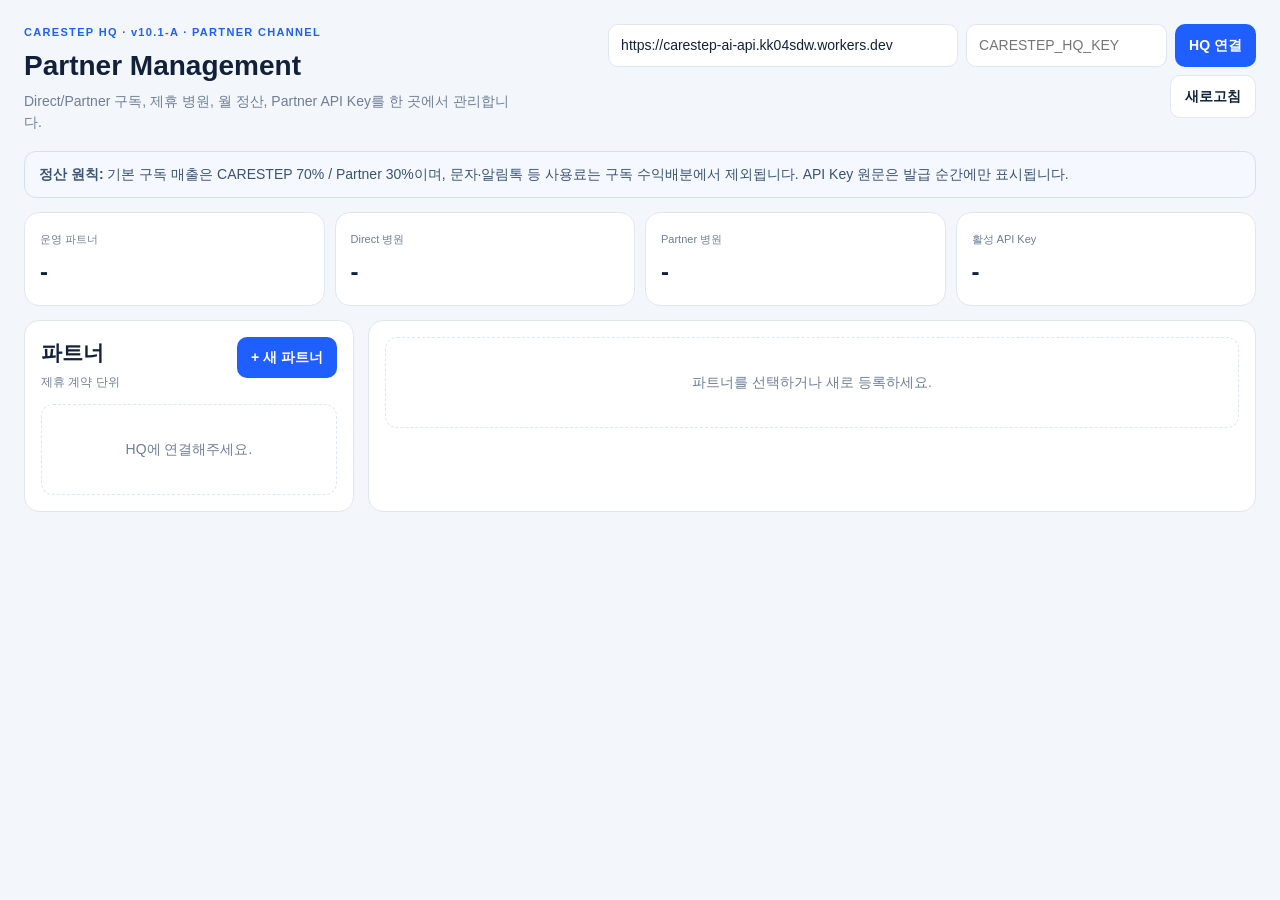
==== hq-partners.html @ 8eb4092a "Add files via upload" ====
<!doctype html>
<html lang="ko">
<head>
  <meta charset="utf-8">
  <meta name="viewport" content="width=device-width,initial-scale=1">
  <title>CARESTEP HQ · Partner Management v10.1-A</title>
  <style>
    :root{--blue:#1f5eff;--ink:#11213b;--muted:#6f7f96;--line:#dfe7f2;--soft:#f5f8fc;--green:#167a55;--red:#b93831}*{box-sizing:border-box}body{margin:0;background:#f3f6fb;color:var(--ink);font:14px/1.5 Inter,Pretendard,"Noto Sans KR",sans-serif}button,input,select,textarea{font:inherit}.wrap{max-width:1440px;margin:auto;padding:24px}.top{display:flex;justify-content:space-between;gap:18px;align-items:flex-start;margin-bottom:18px}.eyebrow{font-size:11px;letter-spacing:.12em;color:var(--blue);font-weight:900}.top h1{margin:4px 0;font-size:28px}.top p{margin:0;color:var(--muted)}.auth{display:flex;gap:8px;flex-wrap:wrap;justify-content:flex-end}.input,.select,.textarea{border:1px solid var(--line);border-radius:10px;background:#fff;padding:10px 12px;color:var(--ink)}.textarea{width:100%;min-height:78px;resize:vertical}.btn{border:0;border-radius:10px;padding:10px 14px;font-weight:850;cursor:pointer}.primary{background:var(--blue);color:#fff}.secondary{background:#fff;border:1px solid var(--line);color:var(--ink)}.danger{background:#fff0ef;color:var(--red)}.btn:disabled{opacity:.45;cursor:not-allowed}.hidden{display:none!important}.notice{padding:12px 14px;border:1px solid #cfe0ff;background:#f5f8ff;border-radius:12px;margin-bottom:14px;color:#385374}.stats{display:grid;grid-template-columns:repeat(4,1fr);gap:10px;margin-bottom:14px}.stat,.panel{background:#fff;border:1px solid var(--line);border-radius:15px}.stat{padding:15px}.stat span{font-size:11px;color:var(--muted)}.stat b{display:block;font-size:24px;margin-top:5px}.layout{display:grid;grid-template-columns:330px 1fr;gap:14px}.panel{padding:16px}.panel h2,.panel h3{margin:0 0 5px}.muted{color:var(--muted);font-size:12px}.partner-list{display:grid;gap:8px;margin-top:13px}.partner-item{width:100%;text-align:left;border:1px solid var(--line);background:#fff;border-radius:12px;padding:12px;cursor:pointer}.partner-item.active{border-color:var(--blue);box-shadow:0 0 0 2px #1f5eff16}.partner-item b,.partner-item span{display:block}.partner-item span{font-size:11px;color:var(--muted);margin-top:3px}.pill{display:inline-flex!important;width:auto;padding:3px 7px;border-radius:999px;background:#eef3fb;color:#395473;font-size:10px!important;font-weight:850}.pill.on{background:#e8f7f0;color:var(--green)}.headrow{display:flex;justify-content:space-between;align-items:flex-start;gap:12px}.tabs{display:flex;gap:6px;margin:16px 0 12px;border-bottom:1px solid var(--line);padding-bottom:8px;overflow:auto}.tab{border:0;background:#f0f3f8;color:#5e6d81;border-radius:9px;padding:8px 11px;font-weight:800;cursor:pointer;white-space:nowrap}.tab.active{background:var(--blue);color:#fff}.pane{display:none}.pane.active{display:block}.grid{display:grid;grid-template-columns:repeat(3,1fr);gap:10px}.field label{display:block;font-size:11px;font-weight:800;margin-bottom:5px}.field .input,.field .select{width:100%}.span2{grid-column:span 2}.span3{grid-column:span 3}.table-wrap{overflow:auto;border:1px solid var(--line);border-radius:12px}.table{width:100%;border-collapse:collapse;min-width:800px}.table th,.table td{padding:10px;border-bottom:1px solid #edf1f6;text-align:left;white-space:nowrap}.table th{font-size:10px;color:var(--muted);background:#f8fafc}.table td{font-size:12px}.money{text-align:right!important;font-variant-numeric:tabular-nums}.empty{padding:34px;text-align:center;color:var(--muted);border:1px dashed var(--line);border-radius:12px}.secret{padding:14px;border:1px solid #f0cd75;background:#fff9e7;border-radius:12px;margin:10px 0}.secret code{display:block;word-break:break-all;background:#fff;padding:10px;border-radius:8px;margin:8px 0}.action-row{display:flex;gap:8px;align-items:center;flex-wrap:wrap;margin:12px 0}.right{margin-left:auto}.flash{position:fixed;right:20px;bottom:20px;background:#17243a;color:#fff;padding:11px 15px;border-radius:10px;box-shadow:0 10px 30px #0002;z-index:20}@media(max-width:900px){.top{display:block}.auth{justify-content:flex-start;margin-top:12px}.stats{grid-template-columns:repeat(2,1fr)}.layout{grid-template-columns:1fr}.grid{grid-template-columns:1fr}.span2,.span3{grid-column:auto}.wrap{padding:14px}}
  </style>
</head>
<body>
<main class="wrap">
  <header class="top"><div><div class="eyebrow">CARESTEP HQ · v10.1-A · PARTNER CHANNEL</div><h1>Partner Management</h1><p>Direct/Partner 구독, 제휴 병원, 월 정산, Partner API Key를 한 곳에서 관리합니다.</p></div><div class="auth"><input id="endpoint" class="input" size="38" value="https://carestep-ai-api.kk04sdw.workers.dev" aria-label="Worker 주소"><input id="hqKey" class="input" type="password" placeholder="CARESTEP_HQ_KEY" aria-label="HQ Key"><button id="connect" class="btn primary">HQ 연결</button><button id="refresh" class="btn secondary">새로고침</button></div></header>
  <div class="notice"><b>정산 원칙:</b> 기본 구독 매출은 CARESTEP 70% / Partner 30%이며, 문자·알림톡 등 사용료는 구독 수익배분에서 제외됩니다. API Key 원문은 발급 순간에만 표시됩니다.</div>
  <section class="stats"><article class="stat"><span>운영 파트너</span><b id="statPartners">-</b></article><article class="stat"><span>Direct 병원</span><b id="statDirect">-</b></article><article class="stat"><span>Partner 병원</span><b id="statPartnerClinics">-</b></article><article class="stat"><span>활성 API Key</span><b id="statKeys">-</b></article></section>
  <section class="layout">
    <aside class="panel"><div class="headrow"><div><h2>파트너</h2><div class="muted">제휴 계약 단위</div></div><button id="newPartner" class="btn primary">+ 새 파트너</button></div><div id="partnerList" class="partner-list"><div class="empty">HQ에 연결해주세요.</div></div></aside>
    <section class="panel"><div id="emptyDetail" class="empty">파트너를 선택하거나 새로 등록하세요.</div><div id="detail" class="hidden"><div class="headrow"><div><div class="eyebrow" id="detailCode"></div><h2 id="detailName"></h2><div id="detailMeta" class="muted"></div></div><span id="detailStatus" class="pill"></span></div>
      <div class="tabs"><button class="tab active" data-tab="profile">파트너 정보</button><button class="tab" data-tab="clinics">제휴 병원</button><button class="tab" data-tab="settlements">정산</button><button class="tab" data-tab="keys">API Key</button></div>
      <div class="pane active" data-pane="profile"><div class="grid"><div class="field"><label>파트너명</label><input id="pName" class="input"></div><div class="field"><label>상태</label><select id="pStatus" class="select"><option value="pilot">Pilot</option><option value="active">Active</option><option value="paused">Paused</option><option value="ended">Ended</option></select></div><div class="field"><label>제휴 모델</label><select id="pModel" class="select"><option value="referral">Referral</option><option value="co_sell">Co-sell</option><option value="reseller">Reseller</option><option value="embedded">Embedded</option><option value="oem">OEM</option></select></div><div class="field"><label>청구 주체</label><select id="pBillingOwner" class="select"><option value="carestep">CARESTEP 직접 청구</option><option value="partner">Partner 일괄 청구</option></select></div><div class="field"><label>정산 방식</label><select id="pSettlementMethod" class="select"><option value="revenue_share">매출 배분</option><option value="wholesale">도매가</option></select></div><div class="field"><label>Partner 배분율 (%)</label><input id="pShare" class="input" type="number" min="0" max="100" step="0.1" value="30"></div><div class="field"><label>병원당 도매가 (원)</label><input id="pWholesale" class="input" type="number" min="0" step="1000"></div><div class="field"><label>정산일 (익월)</label><input id="pSettlementDay" class="input" type="number" min="1" max="28" value="10"></div><div class="field"><label>계약 기간</label><div style="display:flex;gap:6px"><input id="pContractStart" class="input" type="date"><input id="pContractEnd" class="input" type="date"></div></div><div class="field"><label>담당자</label><input id="pContactName" class="input"></div><div class="field"><label>담당 이메일</label><input id="pContactEmail" class="input" type="email"></div><div class="field span3"><label>메모</label><textarea id="pNote" class="textarea"></textarea></div></div><div class="action-row"><button id="savePartner" class="btn primary">파트너 정보 저장</button></div></div>
      <div class="pane" data-pane="clinics"><div class="action-row"><select id="clinicSelect" class="select"></select><input id="externalHospitalId" class="input" placeholder="제휴사 병원 ID"><select id="clinicBillingOwner" class="select"><option value="partner">Partner 청구</option><option value="carestep">CARESTEP 청구</option></select><button id="assignClinic" class="btn primary">파트너에 연결</button></div><div id="clinicTable"></div><h3 style="margin-top:20px">전체 병원 채널</h3><div class="muted">잘못 연결한 병원은 Direct로 전환할 수 있습니다.</div><div id="allClinicTable" style="margin-top:9px"></div></div>
      <div class="pane" data-pane="settlements"><div class="action-row"><input id="settlementMonth" class="input" type="month"><input id="settlementRefund" class="input" type="number" min="0" step="1000" placeholder="환불·차감액"><button id="generateSettlement" class="btn primary">정산 초안 생성</button><span class="muted">메시지 사용료는 참고 표시만 하고 배분 기준에서 제외</span></div><div id="settlementTable"></div></div>
      <div class="pane" data-pane="keys"><div class="notice"><b>보안:</b> Key는 D1에 SHA-256 해시만 저장됩니다. 폐기 후 복구할 수 없으며 새 Key를 발급해야 합니다.</div><div class="action-row"><input id="keyLabel" class="input" placeholder="Key 이름 (예: 운영 서버)"><label><input id="scopeClinics" type="checkbox" checked> clinics:read</label><label><input id="scopeSubscriptions" type="checkbox" checked> subscriptions:read</label><input id="keyExpires" class="input" type="date"><button id="createKey" class="btn primary">API Key 발급</button></div><div id="secretBox"></div><div id="keyTable"></div></div>
    </div></section>
  </section>
</main><div id="flash" class="flash hidden"></div>
<script>
const $=id=>document.getElementById(id),state={partners:[],clinics:[],selected:null,detail:null};
const esc=v=>String(v??'').replace(/[&<>"']/g,c=>({'&':'&amp;','<':'&lt;','>':'&gt;','"':'&quot;',"'":'&#39;'}[c]));
const money=v=>Number(v||0).toLocaleString('ko-KR')+'원';
function flash(s){$('flash').textContent=s;$('flash').classList.remove('hidden');setTimeout(()=>$('flash').classList.add('hidden'),2600)}
function base(){return $('endpoint').value.trim().replace(/\/$/,'')}
async function api(path,opt={}){const r=await fetch(base()+path,{...opt,headers:{'X-CARESTEP-HQ-KEY':$('hqKey').value.trim(),'Content-Type':'application/json','Accept':'application/json',...(opt.headers||{})},cache:'no-store'});let d={};try{d=await r.json()}catch{}if(!r.ok||d.ok===false)throw new Error(d.error||`HTTP ${r.status}`);return d}
function statusLabel(v){return ({pilot:'Pilot',active:'Active',paused:'Paused',ended:'Ended'})[v]||v}
function modelLabel(v){return ({referral:'Referral',co_sell:'Co-sell',reseller:'Reseller',embedded:'Embedded',oem:'OEM'})[v]||v}
async function load(){try{sessionStorage.setItem('carestep_hq_key_v101',$('hqKey').value.trim());localStorage.setItem('carestep_worker_v101',base());const [p,c,o]=await Promise.all([api('/hq/partners'),api('/hq/clinics'),api('/hq/overview')]);state.partners=p.partners||[];state.clinics=c.clinics||[];$('statPartners').textContent=state.partners.filter(x=>['pilot','active'].includes(x.status)).length;$('statDirect').textContent=o.salesChannels?.direct??state.clinics.filter(x=>x.salesChannel!=='partner').length;$('statPartnerClinics').textContent=o.salesChannels?.partner??state.clinics.filter(x=>x.salesChannel==='partner').length;$('statKeys').textContent=state.partners.reduce((n,x)=>n+x.activeKeyCount,0);renderList();renderClinicOptions();if(state.selected&&state.partners.some(x=>x.id===state.selected))await selectPartner(state.selected);flash('최신 파트너 정보를 불러왔습니다.')}catch(e){flash(e.message)}}
function renderList(){const el=$('partnerList');el.innerHTML=state.partners.length?state.partners.map(p=>`<button class="partner-item ${p.id===state.selected?'active':''}" data-id="${esc(p.id)}"><b>${esc(p.name)}</b><span><i class="pill ${p.status==='active'?'on':''}">${esc(statusLabel(p.status))}</i> · ${esc(modelLabel(p.partnershipModel))} · 병원 ${p.clinicCount}곳</span><span>${p.billingOwner==='partner'?'Partner 청구':'CARESTEP 청구'} · 배분 ${p.partnerSharePercent}%</span></button>`).join(''):'<div class="empty">등록된 파트너가 없습니다.</div>';el.querySelectorAll('[data-id]').forEach(b=>b.onclick=()=>selectPartner(b.dataset.id))}
function renderClinicOptions(){$('clinicSelect').innerHTML='<option value="">병원 선택</option>'+state.clinics.map(c=>`<option value="${esc(c.id)}">${esc(c.name)} · ${esc(c.salesChannel==='partner'?(c.partnerName||'Partner'):'Direct')}</option>`).join('')}
async function selectPartner(id){state.selected=id;renderList();state.detail=await api('/hq/partners/'+encodeURIComponent(id));const p=state.detail.partner;$('emptyDetail').classList.add('hidden');$('detail').classList.remove('hidden');$('detailCode').textContent=p.code;$('detailName').textContent=p.name;$('detailMeta').textContent=`${modelLabel(p.partnershipModel)} · 연결 병원 ${state.detail.clinics.length}곳 · API Key ${state.detail.apiKeys.filter(x=>x.status==='active').length}개`;$('detailStatus').textContent=statusLabel(p.status);$('detailStatus').className='pill '+(p.status==='active'?'on':'');const vals={pName:p.name,pStatus:p.status,pModel:p.partnershipModel,pBillingOwner:p.billingOwner,pSettlementMethod:p.settlementMethod,pShare:p.partnerSharePercent,pWholesale:p.wholesalePriceKrw,pSettlementDay:p.settlementDay,pContractStart:p.contractStart,pContractEnd:p.contractEnd,pContactName:p.contactName,pContactEmail:p.contactEmail,pNote:p.note};Object.entries(vals).forEach(([k,v])=>$(k).value=v??'');$('clinicBillingOwner').value=p.billingOwner;renderClinics();renderSettlements();renderKeys()}
function renderClinics(){const rows=state.detail?.clinics||[];$('clinicTable').innerHTML=rows.length?`<div class="table-wrap"><table class="table"><thead><tr><th>병원</th><th>제휴사 ID</th><th>플랜</th><th>구독</th><th>청구</th><th></th></tr></thead><tbody>${rows.map(x=>`<tr><td><b>${esc(x.clinicName)}</b></td><td>${esc(x.externalHospitalId||'-')}</td><td>${esc(x.planCode)}</td><td>${esc(x.subscriptionStatus)}</td><td>${x.billingOwner==='partner'?'Partner':'CARESTEP'}</td><td><button class="btn danger" data-direct="${esc(x.clinicId)}">Direct 전환</button></td></tr>`).join('')}</tbody></table></div>`:'<div class="empty">연결된 병원이 없습니다.</div>';$('clinicTable').querySelectorAll('[data-direct]').forEach(b=>b.onclick=()=>setDirect(b.dataset.direct));$('allClinicTable').innerHTML=`<div class="table-wrap"><table class="table"><thead><tr><th>병원</th><th>현재 채널</th><th>파트너</th><th>제휴사 ID</th><th>청구</th></tr></thead><tbody>${state.clinics.map(c=>`<tr><td>${esc(c.name)}</td><td><i class="pill ${c.salesChannel==='partner'?'on':''}">${esc(c.salesChannel||'direct')}</i></td><td>${esc(c.partnerName||'-')}</td><td>${esc(c.externalHospitalId||'-')}</td><td>${c.billingOwner==='partner'?'Partner':'CARESTEP'}</td></tr>`).join('')}</tbody></table></div>`}
function renderSettlements(){const rows=state.detail?.settlements||[];$('settlementTable').innerHTML=rows.length?`<div class="table-wrap"><table class="table"><thead><tr><th>정산월</th><th>상태</th><th>병원</th><th class="money">구독 기준</th><th class="money">메시지(제외)</th><th class="money">Partner</th><th class="money">CARESTEP</th><th>지급일</th><th></th></tr></thead><tbody>${rows.map(x=>`<tr><td><b>${x.settlementMonth}</b></td><td><i class="pill ${x.status==='paid'?'on':''}">${x.status}</i></td><td>${x.activeClinicCount}</td><td class="money">${money(x.netBasisKrw)}</td><td class="money">${money(x.messageUsageKrw)}</td><td class="money">${money(x.partnerAmountKrw)}</td><td class="money">${money(x.carestepAmountKrw)}</td><td>${esc(x.dueDate)}</td><td>${x.status==='draft'?`<button class="btn secondary" data-settle="confirmed" data-id="${x.id}">확정</button>`:x.status==='confirmed'?`<button class="btn primary" data-settle="paid" data-id="${x.id}">지급완료</button>`:''}</td></tr>`).join('')}</tbody></table></div>`:'<div class="empty">정산 내역이 없습니다.</div>';$('settlementTable').querySelectorAll('[data-settle]').forEach(b=>b.onclick=()=>patchSettlement(b.dataset.id,b.dataset.settle))}
function renderKeys(){const rows=state.detail?.apiKeys||[];$('keyTable').innerHTML=rows.length?`<div class="table-wrap"><table class="table"><thead><tr><th>이름</th><th>Prefix</th><th>권한</th><th>상태</th><th>마지막 사용</th><th>만료</th><th></th></tr></thead><tbody>${rows.map(x=>`<tr><td>${esc(x.label)}</td><td><code>${esc(x.keyPrefix)}</code></td><td>${esc(x.scopes.join(', '))}</td><td>${esc(x.status)}</td><td>${esc(x.lastUsedAt||'-')}</td><td>${esc(x.expiresAt||'없음')}</td><td>${x.status==='active'?`<button class="btn danger" data-revoke="${x.id}">폐기</button>`:''}</td></tr>`).join('')}</tbody></table></div>`:'<div class="empty">발급된 API Key가 없습니다.</div>';$('keyTable').querySelectorAll('[data-revoke]').forEach(b=>b.onclick=()=>revokeKey(b.dataset.revoke))}
async function savePartner(){try{const body={name:$('pName').value,status:$('pStatus').value,partnershipModel:$('pModel').value,billingOwner:$('pBillingOwner').value,settlementMethod:$('pSettlementMethod').value,partnerShareBps:Math.round(Number($('pShare').value||0)*100),wholesalePriceKrw:Number($('pWholesale').value||0),settlementDay:Number($('pSettlementDay').value||10),contractStart:$('pContractStart').value,contractEnd:$('pContractEnd').value,contactName:$('pContactName').value,contactEmail:$('pContactEmail').value,note:$('pNote').value};await api('/hq/partners/'+encodeURIComponent(state.selected),{method:'PATCH',body:JSON.stringify(body)});await load();flash('파트너 정보를 저장했습니다.')}catch(e){flash(e.message)}}
async function createPartner(){const name=prompt('파트너명을 입력하세요.');if(!name)return;const code=prompt('영문 파트너 코드 (예: INTOVET)');if(!code)return;try{const d=await api('/hq/partners',{method:'POST',body:JSON.stringify({name,code,partnerShareBps:3000,billingOwner:'carestep',settlementMethod:'revenue_share'})});state.selected=d.partner.id;await load()}catch(e){flash(e.message)}}
async function assignClinic(){const clinicId=$('clinicSelect').value;if(!clinicId){flash('병원을 선택해주세요.');return}try{await api('/hq/clinics/'+encodeURIComponent(clinicId)+'/channel',{method:'PATCH',body:JSON.stringify({channel:'partner',partnerId:state.selected,externalHospitalId:$('externalHospitalId').value,billingOwner:$('clinicBillingOwner').value})});$('externalHospitalId').value='';await load();flash('Partner 구독으로 연결했습니다.')}catch(e){flash(e.message)}}
async function setDirect(clinicId){if(!confirm('이 병원을 Direct 구독으로 전환할까요?'))return;try{await api('/hq/clinics/'+encodeURIComponent(clinicId)+'/channel',{method:'PATCH',body:JSON.stringify({channel:'direct'})});await load();flash('Direct 구독으로 전환했습니다.')}catch(e){flash(e.message)}}
async function generateSettlement(){try{await api('/hq/partners/'+encodeURIComponent(state.selected)+'/settlements/generate',{method:'POST',body:JSON.stringify({settlementMonth:$('settlementMonth').value,refundKrw:Number($('settlementRefund').value||0)})});await selectPartner(state.selected);flash('정산 초안을 생성했습니다.')}catch(e){flash(e.message)}}
async function patchSettlement(id,status){let paymentReference='';if(status==='paid'){paymentReference=prompt('이체·지급 확인번호를 입력하세요.')||'';if(!paymentReference)return}try{await api('/hq/partners/'+encodeURIComponent(state.selected)+'/settlements/'+encodeURIComponent(id),{method:'PATCH',body:JSON.stringify({status,paymentReference})});await selectPartner(state.selected);flash(status==='paid'?'지급 완료 처리했습니다.':'정산을 확정했습니다.')}catch(e){flash(e.message)}}
async function createKey(){const scopes=[];if($('scopeClinics').checked)scopes.push('clinics:read');if($('scopeSubscriptions').checked)scopes.push('subscriptions:read');try{const d=await api('/hq/partners/'+encodeURIComponent(state.selected)+'/api-keys',{method:'POST',body:JSON.stringify({label:$('keyLabel').value,scopes,expiresAt:$('keyExpires').value})});$('secretBox').innerHTML=`<div class="secret"><b>지금 복사하세요 — 다시 표시되지 않습니다.</b><code id="issuedKey">${esc(d.apiKey)}</code><button id="copyKey" class="btn primary">복사</button></div>`;$('copyKey').onclick=async()=>{await navigator.clipboard.writeText(d.apiKey);flash('API Key를 복사했습니다.')};await selectPartner(state.selected)}catch(e){flash(e.message)}}
async function revokeKey(id){if(!confirm('이 API Key를 즉시 폐기할까요?'))return;try{await api('/hq/partners/'+encodeURIComponent(state.selected)+'/api-keys/'+encodeURIComponent(id),{method:'DELETE'});await selectPartner(state.selected);flash('API Key를 폐기했습니다.')}catch(e){flash(e.message)}}
document.querySelectorAll('.tab').forEach(b=>b.onclick=()=>{document.querySelectorAll('.tab').forEach(x=>x.classList.toggle('active',x===b));document.querySelectorAll('.pane').forEach(x=>x.classList.toggle('active',x.dataset.pane===b.dataset.tab))});
$('connect').onclick=load;$('refresh').onclick=load;$('newPartner').onclick=createPartner;$('savePartner').onclick=savePartner;$('assignClinic').onclick=assignClinic;$('generateSettlement').onclick=generateSettlement;$('createKey').onclick=createKey;
$('hqKey').value=sessionStorage.getItem('carestep_hq_key_v101')||'';$('endpoint').value=localStorage.getItem('carestep_worker_v101')||$('endpoint').value;const n=new Date();n.setUTCMonth(n.getUTCMonth()-1);$('settlementMonth').value=`${n.getUTCFullYear()}-${String(n.getUTCMonth()+1).padStart(2,'0')}`;
if($('hqKey').value)load();
</script>
</body></html>
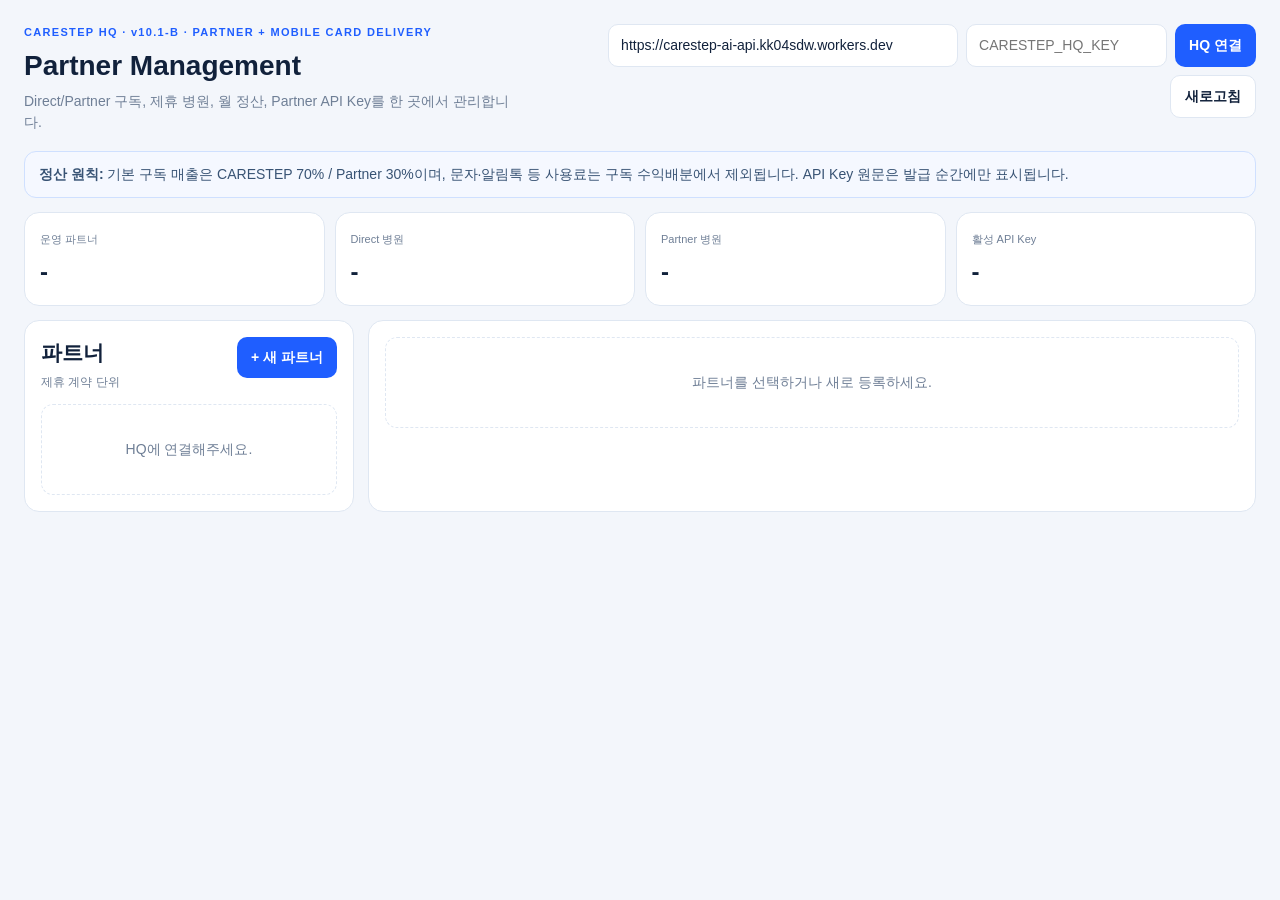
==== commit 3b5bcace: "Add files via upload" ====
--- a/hq-partners.html
+++ b/hq-partners.html
@@ -3,14 +3,14 @@
 <head>
   <meta charset="utf-8">
   <meta name="viewport" content="width=device-width,initial-scale=1">
-  <title>CARESTEP HQ · Partner Management v10.1-A</title>
+  <title>CARESTEP HQ · Partner Management v10.1-B</title>
   <style>
     :root{--blue:#1f5eff;--ink:#11213b;--muted:#6f7f96;--line:#dfe7f2;--soft:#f5f8fc;--green:#167a55;--red:#b93831}*{box-sizing:border-box}body{margin:0;background:#f3f6fb;color:var(--ink);font:14px/1.5 Inter,Pretendard,"Noto Sans KR",sans-serif}button,input,select,textarea{font:inherit}.wrap{max-width:1440px;margin:auto;padding:24px}.top{display:flex;justify-content:space-between;gap:18px;align-items:flex-start;margin-bottom:18px}.eyebrow{font-size:11px;letter-spacing:.12em;color:var(--blue);font-weight:900}.top h1{margin:4px 0;font-size:28px}.top p{margin:0;color:var(--muted)}.auth{display:flex;gap:8px;flex-wrap:wrap;justify-content:flex-end}.input,.select,.textarea{border:1px solid var(--line);border-radius:10px;background:#fff;padding:10px 12px;color:var(--ink)}.textarea{width:100%;min-height:78px;resize:vertical}.btn{border:0;border-radius:10px;padding:10px 14px;font-weight:850;cursor:pointer}.primary{background:var(--blue);color:#fff}.secondary{background:#fff;border:1px solid var(--line);color:var(--ink)}.danger{background:#fff0ef;color:var(--red)}.btn:disabled{opacity:.45;cursor:not-allowed}.hidden{display:none!important}.notice{padding:12px 14px;border:1px solid #cfe0ff;background:#f5f8ff;border-radius:12px;margin-bottom:14px;color:#385374}.stats{display:grid;grid-template-columns:repeat(4,1fr);gap:10px;margin-bottom:14px}.stat,.panel{background:#fff;border:1px solid var(--line);border-radius:15px}.stat{padding:15px}.stat span{font-size:11px;color:var(--muted)}.stat b{display:block;font-size:24px;margin-top:5px}.layout{display:grid;grid-template-columns:330px 1fr;gap:14px}.panel{padding:16px}.panel h2,.panel h3{margin:0 0 5px}.muted{color:var(--muted);font-size:12px}.partner-list{display:grid;gap:8px;margin-top:13px}.partner-item{width:100%;text-align:left;border:1px solid var(--line);background:#fff;border-radius:12px;padding:12px;cursor:pointer}.partner-item.active{border-color:var(--blue);box-shadow:0 0 0 2px #1f5eff16}.partner-item b,.partner-item span{display:block}.partner-item span{font-size:11px;color:var(--muted);margin-top:3px}.pill{display:inline-flex!important;width:auto;padding:3px 7px;border-radius:999px;background:#eef3fb;color:#395473;font-size:10px!important;font-weight:850}.pill.on{background:#e8f7f0;color:var(--green)}.headrow{display:flex;justify-content:space-between;align-items:flex-start;gap:12px}.tabs{display:flex;gap:6px;margin:16px 0 12px;border-bottom:1px solid var(--line);padding-bottom:8px;overflow:auto}.tab{border:0;background:#f0f3f8;color:#5e6d81;border-radius:9px;padding:8px 11px;font-weight:800;cursor:pointer;white-space:nowrap}.tab.active{background:var(--blue);color:#fff}.pane{display:none}.pane.active{display:block}.grid{display:grid;grid-template-columns:repeat(3,1fr);gap:10px}.field label{display:block;font-size:11px;font-weight:800;margin-bottom:5px}.field .input,.field .select{width:100%}.span2{grid-column:span 2}.span3{grid-column:span 3}.table-wrap{overflow:auto;border:1px solid var(--line);border-radius:12px}.table{width:100%;border-collapse:collapse;min-width:800px}.table th,.table td{padding:10px;border-bottom:1px solid #edf1f6;text-align:left;white-space:nowrap}.table th{font-size:10px;color:var(--muted);background:#f8fafc}.table td{font-size:12px}.money{text-align:right!important;font-variant-numeric:tabular-nums}.empty{padding:34px;text-align:center;color:var(--muted);border:1px dashed var(--line);border-radius:12px}.secret{padding:14px;border:1px solid #f0cd75;background:#fff9e7;border-radius:12px;margin:10px 0}.secret code{display:block;word-break:break-all;background:#fff;padding:10px;border-radius:8px;margin:8px 0}.action-row{display:flex;gap:8px;align-items:center;flex-wrap:wrap;margin:12px 0}.right{margin-left:auto}.flash{position:fixed;right:20px;bottom:20px;background:#17243a;color:#fff;padding:11px 15px;border-radius:10px;box-shadow:0 10px 30px #0002;z-index:20}@media(max-width:900px){.top{display:block}.auth{justify-content:flex-start;margin-top:12px}.stats{grid-template-columns:repeat(2,1fr)}.layout{grid-template-columns:1fr}.grid{grid-template-columns:1fr}.span2,.span3{grid-column:auto}.wrap{padding:14px}}
   </style>
 </head>
 <body>
 <main class="wrap">
-  <header class="top"><div><div class="eyebrow">CARESTEP HQ · v10.1-A · PARTNER CHANNEL</div><h1>Partner Management</h1><p>Direct/Partner 구독, 제휴 병원, 월 정산, Partner API Key를 한 곳에서 관리합니다.</p></div><div class="auth"><input id="endpoint" class="input" size="38" value="https://carestep-ai-api.kk04sdw.workers.dev" aria-label="Worker 주소"><input id="hqKey" class="input" type="password" placeholder="CARESTEP_HQ_KEY" aria-label="HQ Key"><button id="connect" class="btn primary">HQ 연결</button><button id="refresh" class="btn secondary">새로고침</button></div></header>
+  <header class="top"><div><div class="eyebrow">CARESTEP HQ · v10.1-B · PARTNER + MOBILE CARD DELIVERY</div><h1>Partner Management</h1><p>Direct/Partner 구독, 제휴 병원, 월 정산, Partner API Key를 한 곳에서 관리합니다.</p></div><div class="auth"><input id="endpoint" class="input" size="38" value="https://carestep-ai-api.kk04sdw.workers.dev" aria-label="Worker 주소"><input id="hqKey" class="input" type="password" placeholder="CARESTEP_HQ_KEY" aria-label="HQ Key"><button id="connect" class="btn primary">HQ 연결</button><button id="refresh" class="btn secondary">새로고침</button></div></header>
   <div class="notice"><b>정산 원칙:</b> 기본 구독 매출은 CARESTEP 70% / Partner 30%이며, 문자·알림톡 등 사용료는 구독 수익배분에서 제외됩니다. API Key 원문은 발급 순간에만 표시됩니다.</div>
   <section class="stats"><article class="stat"><span>운영 파트너</span><b id="statPartners">-</b></article><article class="stat"><span>Direct 병원</span><b id="statDirect">-</b></article><article class="stat"><span>Partner 병원</span><b id="statPartnerClinics">-</b></article><article class="stat"><span>활성 API Key</span><b id="statKeys">-</b></article></section>
   <section class="layout">
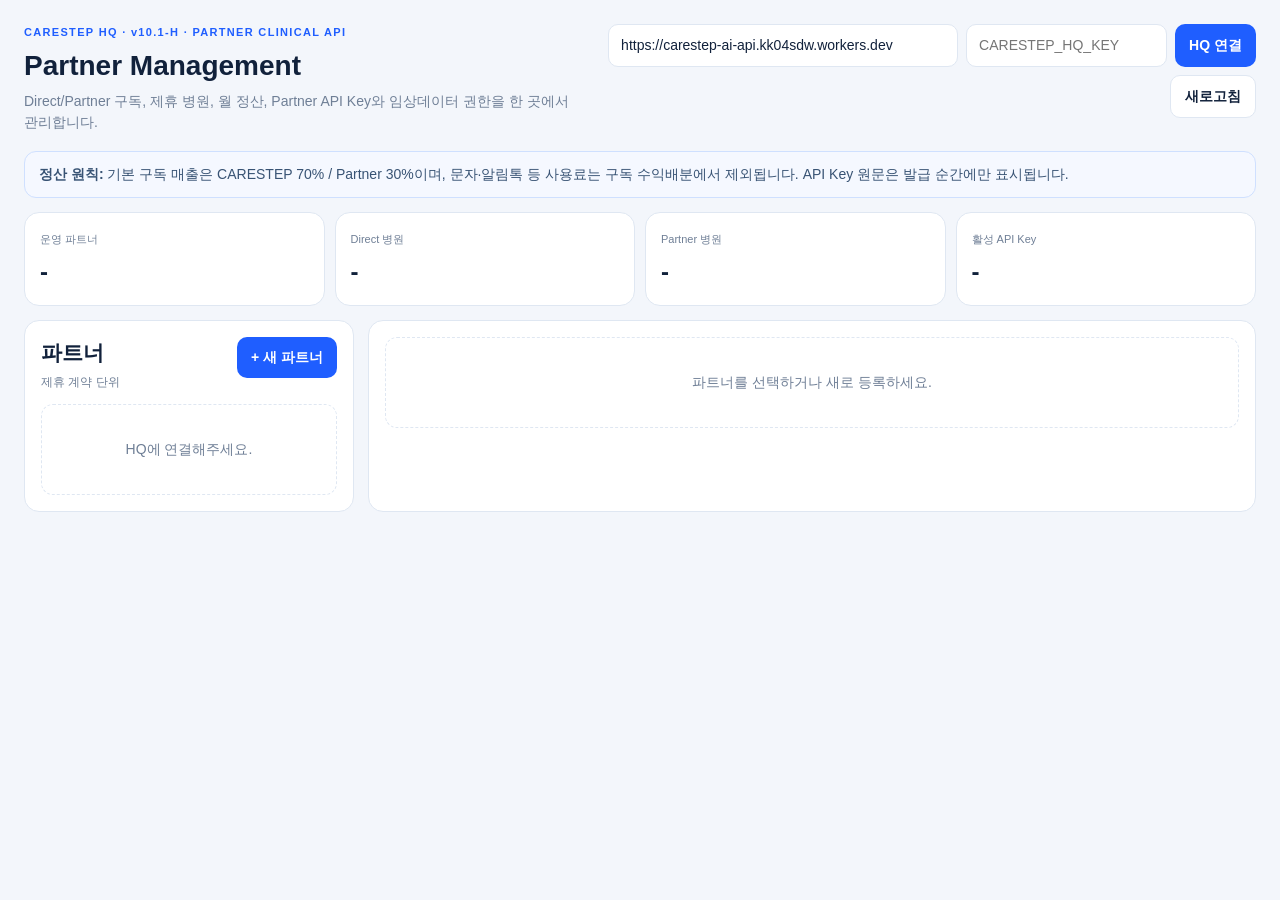
==== commit cb587cdb: "Add files via upload" ====
--- a/hq-partners.html
+++ b/hq-partners.html
@@ -3,14 +3,14 @@
 <head>
   <meta charset="utf-8">
   <meta name="viewport" content="width=device-width,initial-scale=1">
-  <title>CARESTEP HQ · Partner Management v10.1-B</title>
+  <title>CARESTEP HQ · Partner Management v10.1-H</title>
   <style>
     :root{--blue:#1f5eff;--ink:#11213b;--muted:#6f7f96;--line:#dfe7f2;--soft:#f5f8fc;--green:#167a55;--red:#b93831}*{box-sizing:border-box}body{margin:0;background:#f3f6fb;color:var(--ink);font:14px/1.5 Inter,Pretendard,"Noto Sans KR",sans-serif}button,input,select,textarea{font:inherit}.wrap{max-width:1440px;margin:auto;padding:24px}.top{display:flex;justify-content:space-between;gap:18px;align-items:flex-start;margin-bottom:18px}.eyebrow{font-size:11px;letter-spacing:.12em;color:var(--blue);font-weight:900}.top h1{margin:4px 0;font-size:28px}.top p{margin:0;color:var(--muted)}.auth{display:flex;gap:8px;flex-wrap:wrap;justify-content:flex-end}.input,.select,.textarea{border:1px solid var(--line);border-radius:10px;background:#fff;padding:10px 12px;color:var(--ink)}.textarea{width:100%;min-height:78px;resize:vertical}.btn{border:0;border-radius:10px;padding:10px 14px;font-weight:850;cursor:pointer}.primary{background:var(--blue);color:#fff}.secondary{background:#fff;border:1px solid var(--line);color:var(--ink)}.danger{background:#fff0ef;color:var(--red)}.btn:disabled{opacity:.45;cursor:not-allowed}.hidden{display:none!important}.notice{padding:12px 14px;border:1px solid #cfe0ff;background:#f5f8ff;border-radius:12px;margin-bottom:14px;color:#385374}.stats{display:grid;grid-template-columns:repeat(4,1fr);gap:10px;margin-bottom:14px}.stat,.panel{background:#fff;border:1px solid var(--line);border-radius:15px}.stat{padding:15px}.stat span{font-size:11px;color:var(--muted)}.stat b{display:block;font-size:24px;margin-top:5px}.layout{display:grid;grid-template-columns:330px 1fr;gap:14px}.panel{padding:16px}.panel h2,.panel h3{margin:0 0 5px}.muted{color:var(--muted);font-size:12px}.partner-list{display:grid;gap:8px;margin-top:13px}.partner-item{width:100%;text-align:left;border:1px solid var(--line);background:#fff;border-radius:12px;padding:12px;cursor:pointer}.partner-item.active{border-color:var(--blue);box-shadow:0 0 0 2px #1f5eff16}.partner-item b,.partner-item span{display:block}.partner-item span{font-size:11px;color:var(--muted);margin-top:3px}.pill{display:inline-flex!important;width:auto;padding:3px 7px;border-radius:999px;background:#eef3fb;color:#395473;font-size:10px!important;font-weight:850}.pill.on{background:#e8f7f0;color:var(--green)}.headrow{display:flex;justify-content:space-between;align-items:flex-start;gap:12px}.tabs{display:flex;gap:6px;margin:16px 0 12px;border-bottom:1px solid var(--line);padding-bottom:8px;overflow:auto}.tab{border:0;background:#f0f3f8;color:#5e6d81;border-radius:9px;padding:8px 11px;font-weight:800;cursor:pointer;white-space:nowrap}.tab.active{background:var(--blue);color:#fff}.pane{display:none}.pane.active{display:block}.grid{display:grid;grid-template-columns:repeat(3,1fr);gap:10px}.field label{display:block;font-size:11px;font-weight:800;margin-bottom:5px}.field .input,.field .select{width:100%}.span2{grid-column:span 2}.span3{grid-column:span 3}.table-wrap{overflow:auto;border:1px solid var(--line);border-radius:12px}.table{width:100%;border-collapse:collapse;min-width:800px}.table th,.table td{padding:10px;border-bottom:1px solid #edf1f6;text-align:left;white-space:nowrap}.table th{font-size:10px;color:var(--muted);background:#f8fafc}.table td{font-size:12px}.money{text-align:right!important;font-variant-numeric:tabular-nums}.empty{padding:34px;text-align:center;color:var(--muted);border:1px dashed var(--line);border-radius:12px}.secret{padding:14px;border:1px solid #f0cd75;background:#fff9e7;border-radius:12px;margin:10px 0}.secret code{display:block;word-break:break-all;background:#fff;padding:10px;border-radius:8px;margin:8px 0}.action-row{display:flex;gap:8px;align-items:center;flex-wrap:wrap;margin:12px 0}.right{margin-left:auto}.flash{position:fixed;right:20px;bottom:20px;background:#17243a;color:#fff;padding:11px 15px;border-radius:10px;box-shadow:0 10px 30px #0002;z-index:20}@media(max-width:900px){.top{display:block}.auth{justify-content:flex-start;margin-top:12px}.stats{grid-template-columns:repeat(2,1fr)}.layout{grid-template-columns:1fr}.grid{grid-template-columns:1fr}.span2,.span3{grid-column:auto}.wrap{padding:14px}}
   </style>
 </head>
 <body>
 <main class="wrap">
-  <header class="top"><div><div class="eyebrow">CARESTEP HQ · v10.1-B · PARTNER + MOBILE CARD DELIVERY</div><h1>Partner Management</h1><p>Direct/Partner 구독, 제휴 병원, 월 정산, Partner API Key를 한 곳에서 관리합니다.</p></div><div class="auth"><input id="endpoint" class="input" size="38" value="https://carestep-ai-api.kk04sdw.workers.dev" aria-label="Worker 주소"><input id="hqKey" class="input" type="password" placeholder="CARESTEP_HQ_KEY" aria-label="HQ Key"><button id="connect" class="btn primary">HQ 연결</button><button id="refresh" class="btn secondary">새로고침</button></div></header>
+  <header class="top"><div><div class="eyebrow">CARESTEP HQ · v10.1-H · PARTNER CLINICAL API</div><h1>Partner Management</h1><p>Direct/Partner 구독, 제휴 병원, 월 정산, Partner API Key와 임상데이터 권한을 한 곳에서 관리합니다.</p></div><div class="auth"><input id="endpoint" class="input" size="38" value="https://carestep-ai-api.kk04sdw.workers.dev" aria-label="Worker 주소"><input id="hqKey" class="input" type="password" placeholder="CARESTEP_HQ_KEY" aria-label="HQ Key"><button id="connect" class="btn primary">HQ 연결</button><button id="refresh" class="btn secondary">새로고침</button></div></header>
   <div class="notice"><b>정산 원칙:</b> 기본 구독 매출은 CARESTEP 70% / Partner 30%이며, 문자·알림톡 등 사용료는 구독 수익배분에서 제외됩니다. API Key 원문은 발급 순간에만 표시됩니다.</div>
   <section class="stats"><article class="stat"><span>운영 파트너</span><b id="statPartners">-</b></article><article class="stat"><span>Direct 병원</span><b id="statDirect">-</b></article><article class="stat"><span>Partner 병원</span><b id="statPartnerClinics">-</b></article><article class="stat"><span>활성 API Key</span><b id="statKeys">-</b></article></section>
   <section class="layout">
@@ -20,7 +20,7 @@
       <div class="pane active" data-pane="profile"><div class="grid"><div class="field"><label>파트너명</label><input id="pName" class="input"></div><div class="field"><label>상태</label><select id="pStatus" class="select"><option value="pilot">Pilot</option><option value="active">Active</option><option value="paused">Paused</option><option value="ended">Ended</option></select></div><div class="field"><label>제휴 모델</label><select id="pModel" class="select"><option value="referral">Referral</option><option value="co_sell">Co-sell</option><option value="reseller">Reseller</option><option value="embedded">Embedded</option><option value="oem">OEM</option></select></div><div class="field"><label>청구 주체</label><select id="pBillingOwner" class="select"><option value="carestep">CARESTEP 직접 청구</option><option value="partner">Partner 일괄 청구</option></select></div><div class="field"><label>정산 방식</label><select id="pSettlementMethod" class="select"><option value="revenue_share">매출 배분</option><option value="wholesale">도매가</option></select></div><div class="field"><label>Partner 배분율 (%)</label><input id="pShare" class="input" type="number" min="0" max="100" step="0.1" value="30"></div><div class="field"><label>병원당 도매가 (원)</label><input id="pWholesale" class="input" type="number" min="0" step="1000"></div><div class="field"><label>정산일 (익월)</label><input id="pSettlementDay" class="input" type="number" min="1" max="28" value="10"></div><div class="field"><label>계약 기간</label><div style="display:flex;gap:6px"><input id="pContractStart" class="input" type="date"><input id="pContractEnd" class="input" type="date"></div></div><div class="field"><label>담당자</label><input id="pContactName" class="input"></div><div class="field"><label>담당 이메일</label><input id="pContactEmail" class="input" type="email"></div><div class="field span3"><label>메모</label><textarea id="pNote" class="textarea"></textarea></div></div><div class="action-row"><button id="savePartner" class="btn primary">파트너 정보 저장</button></div></div>
       <div class="pane" data-pane="clinics"><div class="action-row"><select id="clinicSelect" class="select"></select><input id="externalHospitalId" class="input" placeholder="제휴사 병원 ID"><select id="clinicBillingOwner" class="select"><option value="partner">Partner 청구</option><option value="carestep">CARESTEP 청구</option></select><button id="assignClinic" class="btn primary">파트너에 연결</button></div><div id="clinicTable"></div><h3 style="margin-top:20px">전체 병원 채널</h3><div class="muted">잘못 연결한 병원은 Direct로 전환할 수 있습니다.</div><div id="allClinicTable" style="margin-top:9px"></div></div>
       <div class="pane" data-pane="settlements"><div class="action-row"><input id="settlementMonth" class="input" type="month"><input id="settlementRefund" class="input" type="number" min="0" step="1000" placeholder="환불·차감액"><button id="generateSettlement" class="btn primary">정산 초안 생성</button><span class="muted">메시지 사용료는 참고 표시만 하고 배분 기준에서 제외</span></div><div id="settlementTable"></div></div>
-      <div class="pane" data-pane="keys"><div class="notice"><b>보안:</b> Key는 D1에 SHA-256 해시만 저장됩니다. 폐기 후 복구할 수 없으며 새 Key를 발급해야 합니다.</div><div class="action-row"><input id="keyLabel" class="input" placeholder="Key 이름 (예: 운영 서버)"><label><input id="scopeClinics" type="checkbox" checked> clinics:read</label><label><input id="scopeSubscriptions" type="checkbox" checked> subscriptions:read</label><input id="keyExpires" class="input" type="date"><button id="createKey" class="btn primary">API Key 발급</button></div><div id="secretBox"></div><div id="keyTable"></div></div>
+      <div class="pane" data-pane="keys"><div class="notice"><b>보안:</b> Key는 D1에 SHA-256 해시만 저장됩니다. 환자·보호자 권한은 개인정보가 포함되므로 실제 EMR 연동 Key에만 부여하고, 폐기 시에는 새 Key를 발급하세요.</div><div class="action-row"><input id="keyLabel" class="input" placeholder="Key 이름 (예: EMR 운영 서버)"><label><input id="scopeClinics" type="checkbox" checked> 병원</label><label><input id="scopeSubscriptions" type="checkbox"> 구독</label><label><input id="scopePatients" type="checkbox" checked> 환자</label><label><input id="scopeGuardians" type="checkbox" checked> 보호자</label><label><input id="scopeJourneys" type="checkbox" checked> Journey</label><label><input id="scopePreventive" type="checkbox" checked> 접종·사상충</label><label><input id="scopeWeights" type="checkbox" checked> 체중</label><input id="keyExpires" class="input" type="date"><button id="createKey" class="btn primary">API Key 발급</button></div><div class="muted">임상데이터 API: patients:read · guardians:read · journeys:read · preventive:read · weights:read</div><div id="secretBox"></div><div id="keyTable"></div></div>
     </div></section>
   </section>
 </main><div id="flash" class="flash hidden"></div>
@@ -46,7 +46,7 @@
 async function setDirect(clinicId){if(!confirm('이 병원을 Direct 구독으로 전환할까요?'))return;try{await api('/hq/clinics/'+encodeURIComponent(clinicId)+'/channel',{method:'PATCH',body:JSON.stringify({channel:'direct'})});await load();flash('Direct 구독으로 전환했습니다.')}catch(e){flash(e.message)}}
 async function generateSettlement(){try{await api('/hq/partners/'+encodeURIComponent(state.selected)+'/settlements/generate',{method:'POST',body:JSON.stringify({settlementMonth:$('settlementMonth').value,refundKrw:Number($('settlementRefund').value||0)})});await selectPartner(state.selected);flash('정산 초안을 생성했습니다.')}catch(e){flash(e.message)}}
 async function patchSettlement(id,status){let paymentReference='';if(status==='paid'){paymentReference=prompt('이체·지급 확인번호를 입력하세요.')||'';if(!paymentReference)return}try{await api('/hq/partners/'+encodeURIComponent(state.selected)+'/settlements/'+encodeURIComponent(id),{method:'PATCH',body:JSON.stringify({status,paymentReference})});await selectPartner(state.selected);flash(status==='paid'?'지급 완료 처리했습니다.':'정산을 확정했습니다.')}catch(e){flash(e.message)}}
-async function createKey(){const scopes=[];if($('scopeClinics').checked)scopes.push('clinics:read');if($('scopeSubscriptions').checked)scopes.push('subscriptions:read');try{const d=await api('/hq/partners/'+encodeURIComponent(state.selected)+'/api-keys',{method:'POST',body:JSON.stringify({label:$('keyLabel').value,scopes,expiresAt:$('keyExpires').value})});$('secretBox').innerHTML=`<div class="secret"><b>지금 복사하세요 — 다시 표시되지 않습니다.</b><code id="issuedKey">${esc(d.apiKey)}</code><button id="copyKey" class="btn primary">복사</button></div>`;$('copyKey').onclick=async()=>{await navigator.clipboard.writeText(d.apiKey);flash('API Key를 복사했습니다.')};await selectPartner(state.selected)}catch(e){flash(e.message)}}
+async function createKey(){const scopes=[];if($('scopeClinics').checked)scopes.push('clinics:read');if($('scopeSubscriptions').checked)scopes.push('subscriptions:read');if($('scopePatients').checked)scopes.push('patients:read');if($('scopeGuardians').checked)scopes.push('guardians:read');if($('scopeJourneys').checked)scopes.push('journeys:read');if($('scopePreventive').checked)scopes.push('preventive:read');if($('scopeWeights').checked)scopes.push('weights:read');try{const d=await api('/hq/partners/'+encodeURIComponent(state.selected)+'/api-keys',{method:'POST',body:JSON.stringify({label:$('keyLabel').value,scopes,expiresAt:$('keyExpires').value})});$('secretBox').innerHTML=`<div class="secret"><b>지금 복사하세요 — 다시 표시되지 않습니다.</b><code id="issuedKey">${esc(d.apiKey)}</code><button id="copyKey" class="btn primary">복사</button></div>`;$('copyKey').onclick=async()=>{await navigator.clipboard.writeText(d.apiKey);flash('API Key를 복사했습니다.')};await selectPartner(state.selected)}catch(e){flash(e.message)}}
 async function revokeKey(id){if(!confirm('이 API Key를 즉시 폐기할까요?'))return;try{await api('/hq/partners/'+encodeURIComponent(state.selected)+'/api-keys/'+encodeURIComponent(id),{method:'DELETE'});await selectPartner(state.selected);flash('API Key를 폐기했습니다.')}catch(e){flash(e.message)}}
 document.querySelectorAll('.tab').forEach(b=>b.onclick=()=>{document.querySelectorAll('.tab').forEach(x=>x.classList.toggle('active',x===b));document.querySelectorAll('.pane').forEach(x=>x.classList.toggle('active',x.dataset.pane===b.dataset.tab))});
 $('connect').onclick=load;$('refresh').onclick=load;$('newPartner').onclick=createPartner;$('savePartner').onclick=savePartner;$('assignClinic').onclick=assignClinic;$('generateSettlement').onclick=generateSettlement;$('createKey').onclick=createKey;
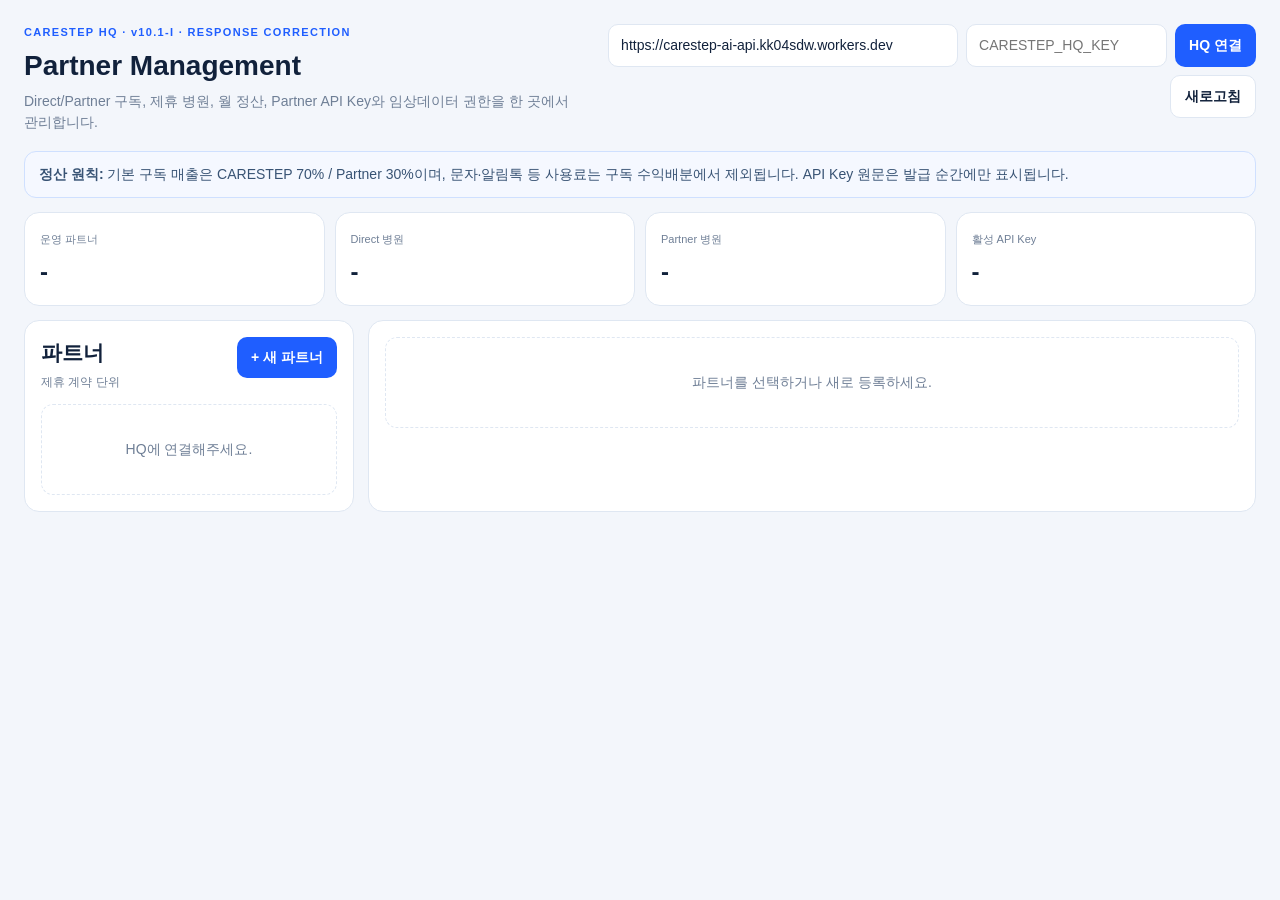
==== commit fc6162d0: "Add files via upload" ====
--- a/hq-partners.html
+++ b/hq-partners.html
@@ -3,14 +3,14 @@
 <head>
   <meta charset="utf-8">
   <meta name="viewport" content="width=device-width,initial-scale=1">
-  <title>CARESTEP HQ · Partner Management v10.1-H</title>
+  <title>CARESTEP HQ · Partner Management v10.1-I</title>
   <style>
     :root{--blue:#1f5eff;--ink:#11213b;--muted:#6f7f96;--line:#dfe7f2;--soft:#f5f8fc;--green:#167a55;--red:#b93831}*{box-sizing:border-box}body{margin:0;background:#f3f6fb;color:var(--ink);font:14px/1.5 Inter,Pretendard,"Noto Sans KR",sans-serif}button,input,select,textarea{font:inherit}.wrap{max-width:1440px;margin:auto;padding:24px}.top{display:flex;justify-content:space-between;gap:18px;align-items:flex-start;margin-bottom:18px}.eyebrow{font-size:11px;letter-spacing:.12em;color:var(--blue);font-weight:900}.top h1{margin:4px 0;font-size:28px}.top p{margin:0;color:var(--muted)}.auth{display:flex;gap:8px;flex-wrap:wrap;justify-content:flex-end}.input,.select,.textarea{border:1px solid var(--line);border-radius:10px;background:#fff;padding:10px 12px;color:var(--ink)}.textarea{width:100%;min-height:78px;resize:vertical}.btn{border:0;border-radius:10px;padding:10px 14px;font-weight:850;cursor:pointer}.primary{background:var(--blue);color:#fff}.secondary{background:#fff;border:1px solid var(--line);color:var(--ink)}.danger{background:#fff0ef;color:var(--red)}.btn:disabled{opacity:.45;cursor:not-allowed}.hidden{display:none!important}.notice{padding:12px 14px;border:1px solid #cfe0ff;background:#f5f8ff;border-radius:12px;margin-bottom:14px;color:#385374}.stats{display:grid;grid-template-columns:repeat(4,1fr);gap:10px;margin-bottom:14px}.stat,.panel{background:#fff;border:1px solid var(--line);border-radius:15px}.stat{padding:15px}.stat span{font-size:11px;color:var(--muted)}.stat b{display:block;font-size:24px;margin-top:5px}.layout{display:grid;grid-template-columns:330px 1fr;gap:14px}.panel{padding:16px}.panel h2,.panel h3{margin:0 0 5px}.muted{color:var(--muted);font-size:12px}.partner-list{display:grid;gap:8px;margin-top:13px}.partner-item{width:100%;text-align:left;border:1px solid var(--line);background:#fff;border-radius:12px;padding:12px;cursor:pointer}.partner-item.active{border-color:var(--blue);box-shadow:0 0 0 2px #1f5eff16}.partner-item b,.partner-item span{display:block}.partner-item span{font-size:11px;color:var(--muted);margin-top:3px}.pill{display:inline-flex!important;width:auto;padding:3px 7px;border-radius:999px;background:#eef3fb;color:#395473;font-size:10px!important;font-weight:850}.pill.on{background:#e8f7f0;color:var(--green)}.headrow{display:flex;justify-content:space-between;align-items:flex-start;gap:12px}.tabs{display:flex;gap:6px;margin:16px 0 12px;border-bottom:1px solid var(--line);padding-bottom:8px;overflow:auto}.tab{border:0;background:#f0f3f8;color:#5e6d81;border-radius:9px;padding:8px 11px;font-weight:800;cursor:pointer;white-space:nowrap}.tab.active{background:var(--blue);color:#fff}.pane{display:none}.pane.active{display:block}.grid{display:grid;grid-template-columns:repeat(3,1fr);gap:10px}.field label{display:block;font-size:11px;font-weight:800;margin-bottom:5px}.field .input,.field .select{width:100%}.span2{grid-column:span 2}.span3{grid-column:span 3}.table-wrap{overflow:auto;border:1px solid var(--line);border-radius:12px}.table{width:100%;border-collapse:collapse;min-width:800px}.table th,.table td{padding:10px;border-bottom:1px solid #edf1f6;text-align:left;white-space:nowrap}.table th{font-size:10px;color:var(--muted);background:#f8fafc}.table td{font-size:12px}.money{text-align:right!important;font-variant-numeric:tabular-nums}.empty{padding:34px;text-align:center;color:var(--muted);border:1px dashed var(--line);border-radius:12px}.secret{padding:14px;border:1px solid #f0cd75;background:#fff9e7;border-radius:12px;margin:10px 0}.secret code{display:block;word-break:break-all;background:#fff;padding:10px;border-radius:8px;margin:8px 0}.action-row{display:flex;gap:8px;align-items:center;flex-wrap:wrap;margin:12px 0}.right{margin-left:auto}.flash{position:fixed;right:20px;bottom:20px;background:#17243a;color:#fff;padding:11px 15px;border-radius:10px;box-shadow:0 10px 30px #0002;z-index:20}@media(max-width:900px){.top{display:block}.auth{justify-content:flex-start;margin-top:12px}.stats{grid-template-columns:repeat(2,1fr)}.layout{grid-template-columns:1fr}.grid{grid-template-columns:1fr}.span2,.span3{grid-column:auto}.wrap{padding:14px}}
   </style>
 </head>
 <body>
 <main class="wrap">
-  <header class="top"><div><div class="eyebrow">CARESTEP HQ · v10.1-H · PARTNER CLINICAL API</div><h1>Partner Management</h1><p>Direct/Partner 구독, 제휴 병원, 월 정산, Partner API Key와 임상데이터 권한을 한 곳에서 관리합니다.</p></div><div class="auth"><input id="endpoint" class="input" size="38" value="https://carestep-ai-api.kk04sdw.workers.dev" aria-label="Worker 주소"><input id="hqKey" class="input" type="password" placeholder="CARESTEP_HQ_KEY" aria-label="HQ Key"><button id="connect" class="btn primary">HQ 연결</button><button id="refresh" class="btn secondary">새로고침</button></div></header>
+  <header class="top"><div><div class="eyebrow">CARESTEP HQ · v10.1-I · RESPONSE CORRECTION</div><h1>Partner Management</h1><p>Direct/Partner 구독, 제휴 병원, 월 정산, Partner API Key와 임상데이터 권한을 한 곳에서 관리합니다.</p></div><div class="auth"><input id="endpoint" class="input" size="38" value="https://carestep-ai-api.kk04sdw.workers.dev" aria-label="Worker 주소"><input id="hqKey" class="input" type="password" placeholder="CARESTEP_HQ_KEY" aria-label="HQ Key"><button id="connect" class="btn primary">HQ 연결</button><button id="refresh" class="btn secondary">새로고침</button></div></header>
   <div class="notice"><b>정산 원칙:</b> 기본 구독 매출은 CARESTEP 70% / Partner 30%이며, 문자·알림톡 등 사용료는 구독 수익배분에서 제외됩니다. API Key 원문은 발급 순간에만 표시됩니다.</div>
   <section class="stats"><article class="stat"><span>운영 파트너</span><b id="statPartners">-</b></article><article class="stat"><span>Direct 병원</span><b id="statDirect">-</b></article><article class="stat"><span>Partner 병원</span><b id="statPartnerClinics">-</b></article><article class="stat"><span>활성 API Key</span><b id="statKeys">-</b></article></section>
   <section class="layout">
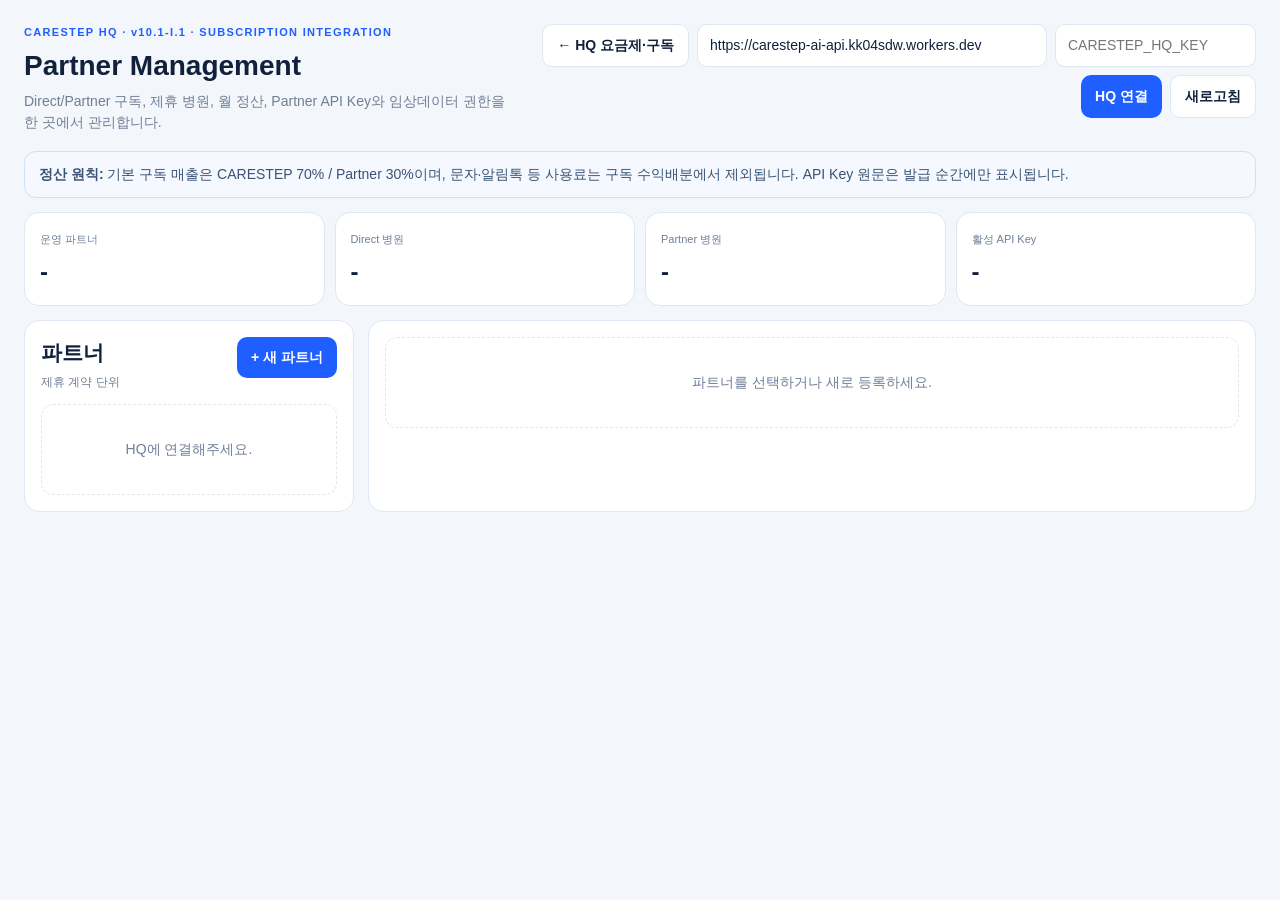
==== commit 57e8f0f5: "Add files via upload" ====
--- a/hq-partners.html
+++ b/hq-partners.html
@@ -3,14 +3,14 @@
 <head>
   <meta charset="utf-8">
   <meta name="viewport" content="width=device-width,initial-scale=1">
-  <title>CARESTEP HQ · Partner Management v10.1-I</title>
+  <title>CARESTEP HQ · Partner Management v10.1-I.1</title>
   <style>
     :root{--blue:#1f5eff;--ink:#11213b;--muted:#6f7f96;--line:#dfe7f2;--soft:#f5f8fc;--green:#167a55;--red:#b93831}*{box-sizing:border-box}body{margin:0;background:#f3f6fb;color:var(--ink);font:14px/1.5 Inter,Pretendard,"Noto Sans KR",sans-serif}button,input,select,textarea{font:inherit}.wrap{max-width:1440px;margin:auto;padding:24px}.top{display:flex;justify-content:space-between;gap:18px;align-items:flex-start;margin-bottom:18px}.eyebrow{font-size:11px;letter-spacing:.12em;color:var(--blue);font-weight:900}.top h1{margin:4px 0;font-size:28px}.top p{margin:0;color:var(--muted)}.auth{display:flex;gap:8px;flex-wrap:wrap;justify-content:flex-end}.input,.select,.textarea{border:1px solid var(--line);border-radius:10px;background:#fff;padding:10px 12px;color:var(--ink)}.textarea{width:100%;min-height:78px;resize:vertical}.btn{border:0;border-radius:10px;padding:10px 14px;font-weight:850;cursor:pointer}.primary{background:var(--blue);color:#fff}.secondary{background:#fff;border:1px solid var(--line);color:var(--ink)}.danger{background:#fff0ef;color:var(--red)}.btn:disabled{opacity:.45;cursor:not-allowed}.hidden{display:none!important}.notice{padding:12px 14px;border:1px solid #cfe0ff;background:#f5f8ff;border-radius:12px;margin-bottom:14px;color:#385374}.stats{display:grid;grid-template-columns:repeat(4,1fr);gap:10px;margin-bottom:14px}.stat,.panel{background:#fff;border:1px solid var(--line);border-radius:15px}.stat{padding:15px}.stat span{font-size:11px;color:var(--muted)}.stat b{display:block;font-size:24px;margin-top:5px}.layout{display:grid;grid-template-columns:330px 1fr;gap:14px}.panel{padding:16px}.panel h2,.panel h3{margin:0 0 5px}.muted{color:var(--muted);font-size:12px}.partner-list{display:grid;gap:8px;margin-top:13px}.partner-item{width:100%;text-align:left;border:1px solid var(--line);background:#fff;border-radius:12px;padding:12px;cursor:pointer}.partner-item.active{border-color:var(--blue);box-shadow:0 0 0 2px #1f5eff16}.partner-item b,.partner-item span{display:block}.partner-item span{font-size:11px;color:var(--muted);margin-top:3px}.pill{display:inline-flex!important;width:auto;padding:3px 7px;border-radius:999px;background:#eef3fb;color:#395473;font-size:10px!important;font-weight:850}.pill.on{background:#e8f7f0;color:var(--green)}.headrow{display:flex;justify-content:space-between;align-items:flex-start;gap:12px}.tabs{display:flex;gap:6px;margin:16px 0 12px;border-bottom:1px solid var(--line);padding-bottom:8px;overflow:auto}.tab{border:0;background:#f0f3f8;color:#5e6d81;border-radius:9px;padding:8px 11px;font-weight:800;cursor:pointer;white-space:nowrap}.tab.active{background:var(--blue);color:#fff}.pane{display:none}.pane.active{display:block}.grid{display:grid;grid-template-columns:repeat(3,1fr);gap:10px}.field label{display:block;font-size:11px;font-weight:800;margin-bottom:5px}.field .input,.field .select{width:100%}.span2{grid-column:span 2}.span3{grid-column:span 3}.table-wrap{overflow:auto;border:1px solid var(--line);border-radius:12px}.table{width:100%;border-collapse:collapse;min-width:800px}.table th,.table td{padding:10px;border-bottom:1px solid #edf1f6;text-align:left;white-space:nowrap}.table th{font-size:10px;color:var(--muted);background:#f8fafc}.table td{font-size:12px}.money{text-align:right!important;font-variant-numeric:tabular-nums}.empty{padding:34px;text-align:center;color:var(--muted);border:1px dashed var(--line);border-radius:12px}.secret{padding:14px;border:1px solid #f0cd75;background:#fff9e7;border-radius:12px;margin:10px 0}.secret code{display:block;word-break:break-all;background:#fff;padding:10px;border-radius:8px;margin:8px 0}.action-row{display:flex;gap:8px;align-items:center;flex-wrap:wrap;margin:12px 0}.right{margin-left:auto}.flash{position:fixed;right:20px;bottom:20px;background:#17243a;color:#fff;padding:11px 15px;border-radius:10px;box-shadow:0 10px 30px #0002;z-index:20}@media(max-width:900px){.top{display:block}.auth{justify-content:flex-start;margin-top:12px}.stats{grid-template-columns:repeat(2,1fr)}.layout{grid-template-columns:1fr}.grid{grid-template-columns:1fr}.span2,.span3{grid-column:auto}.wrap{padding:14px}}
   </style>
 </head>
 <body>
 <main class="wrap">
-  <header class="top"><div><div class="eyebrow">CARESTEP HQ · v10.1-I · RESPONSE CORRECTION</div><h1>Partner Management</h1><p>Direct/Partner 구독, 제휴 병원, 월 정산, Partner API Key와 임상데이터 권한을 한 곳에서 관리합니다.</p></div><div class="auth"><input id="endpoint" class="input" size="38" value="https://carestep-ai-api.kk04sdw.workers.dev" aria-label="Worker 주소"><input id="hqKey" class="input" type="password" placeholder="CARESTEP_HQ_KEY" aria-label="HQ Key"><button id="connect" class="btn primary">HQ 연결</button><button id="refresh" class="btn secondary">새로고침</button></div></header>
+  <header class="top"><div><div class="eyebrow">CARESTEP HQ · v10.1-I.1 · SUBSCRIPTION INTEGRATION</div><h1>Partner Management</h1><p>Direct/Partner 구독, 제휴 병원, 월 정산, Partner API Key와 임상데이터 권한을 한 곳에서 관리합니다.</p></div><div class="auth"><button id="backToHq" class="btn secondary">← HQ 요금제·구독</button><input id="endpoint" class="input" size="38" value="https://carestep-ai-api.kk04sdw.workers.dev" aria-label="Worker 주소"><input id="hqKey" class="input" type="password" placeholder="CARESTEP_HQ_KEY" aria-label="HQ Key"><button id="connect" class="btn primary">HQ 연결</button><button id="refresh" class="btn secondary">새로고침</button></div></header>
   <div class="notice"><b>정산 원칙:</b> 기본 구독 매출은 CARESTEP 70% / Partner 30%이며, 문자·알림톡 등 사용료는 구독 수익배분에서 제외됩니다. API Key 원문은 발급 순간에만 표시됩니다.</div>
   <section class="stats"><article class="stat"><span>운영 파트너</span><b id="statPartners">-</b></article><article class="stat"><span>Direct 병원</span><b id="statDirect">-</b></article><article class="stat"><span>Partner 병원</span><b id="statPartnerClinics">-</b></article><article class="stat"><span>활성 API Key</span><b id="statKeys">-</b></article></section>
   <section class="layout">
@@ -33,7 +33,7 @@
 async function api(path,opt={}){const r=await fetch(base()+path,{...opt,headers:{'X-CARESTEP-HQ-KEY':$('hqKey').value.trim(),'Content-Type':'application/json','Accept':'application/json',...(opt.headers||{})},cache:'no-store'});let d={};try{d=await r.json()}catch{}if(!r.ok||d.ok===false)throw new Error(d.error||`HTTP ${r.status}`);return d}
 function statusLabel(v){return ({pilot:'Pilot',active:'Active',paused:'Paused',ended:'Ended'})[v]||v}
 function modelLabel(v){return ({referral:'Referral',co_sell:'Co-sell',reseller:'Reseller',embedded:'Embedded',oem:'OEM'})[v]||v}
-async function load(){try{sessionStorage.setItem('carestep_hq_key_v101',$('hqKey').value.trim());localStorage.setItem('carestep_worker_v101',base());const [p,c,o]=await Promise.all([api('/hq/partners'),api('/hq/clinics'),api('/hq/overview')]);state.partners=p.partners||[];state.clinics=c.clinics||[];$('statPartners').textContent=state.partners.filter(x=>['pilot','active'].includes(x.status)).length;$('statDirect').textContent=o.salesChannels?.direct??state.clinics.filter(x=>x.salesChannel!=='partner').length;$('statPartnerClinics').textContent=o.salesChannels?.partner??state.clinics.filter(x=>x.salesChannel==='partner').length;$('statKeys').textContent=state.partners.reduce((n,x)=>n+x.activeKeyCount,0);renderList();renderClinicOptions();if(state.selected&&state.partners.some(x=>x.id===state.selected))await selectPartner(state.selected);flash('최신 파트너 정보를 불러왔습니다.')}catch(e){flash(e.message)}}
+async function load(){try{sessionStorage.setItem('carestep_hq_key_v64',$('hqKey').value.trim());sessionStorage.setItem('carestep_hq_key_v101',$('hqKey').value.trim());localStorage.setItem('carestep_ai_endpoint_v62',base());localStorage.setItem('carestep_worker_v101',base());const [p,c,o]=await Promise.all([api('/hq/partners'),api('/hq/clinics'),api('/hq/overview')]);state.partners=p.partners||[];state.clinics=c.clinics||[];$('statPartners').textContent=state.partners.filter(x=>['pilot','active'].includes(x.status)).length;$('statDirect').textContent=o.salesChannels?.direct??state.clinics.filter(x=>x.salesChannel!=='partner').length;$('statPartnerClinics').textContent=o.salesChannels?.partner??state.clinics.filter(x=>x.salesChannel==='partner').length;$('statKeys').textContent=state.partners.reduce((n,x)=>n+x.activeKeyCount,0);renderList();renderClinicOptions();if(state.selected&&state.partners.some(x=>x.id===state.selected))await selectPartner(state.selected);flash('최신 파트너 정보를 불러왔습니다.')}catch(e){flash(e.message)}}
 function renderList(){const el=$('partnerList');el.innerHTML=state.partners.length?state.partners.map(p=>`<button class="partner-item ${p.id===state.selected?'active':''}" data-id="${esc(p.id)}"><b>${esc(p.name)}</b><span><i class="pill ${p.status==='active'?'on':''}">${esc(statusLabel(p.status))}</i> · ${esc(modelLabel(p.partnershipModel))} · 병원 ${p.clinicCount}곳</span><span>${p.billingOwner==='partner'?'Partner 청구':'CARESTEP 청구'} · 배분 ${p.partnerSharePercent}%</span></button>`).join(''):'<div class="empty">등록된 파트너가 없습니다.</div>';el.querySelectorAll('[data-id]').forEach(b=>b.onclick=()=>selectPartner(b.dataset.id))}
 function renderClinicOptions(){$('clinicSelect').innerHTML='<option value="">병원 선택</option>'+state.clinics.map(c=>`<option value="${esc(c.id)}">${esc(c.name)} · ${esc(c.salesChannel==='partner'?(c.partnerName||'Partner'):'Direct')}</option>`).join('')}
 async function selectPartner(id){state.selected=id;renderList();state.detail=await api('/hq/partners/'+encodeURIComponent(id));const p=state.detail.partner;$('emptyDetail').classList.add('hidden');$('detail').classList.remove('hidden');$('detailCode').textContent=p.code;$('detailName').textContent=p.name;$('detailMeta').textContent=`${modelLabel(p.partnershipModel)} · 연결 병원 ${state.detail.clinics.length}곳 · API Key ${state.detail.apiKeys.filter(x=>x.status==='active').length}개`;$('detailStatus').textContent=statusLabel(p.status);$('detailStatus').className='pill '+(p.status==='active'?'on':'');const vals={pName:p.name,pStatus:p.status,pModel:p.partnershipModel,pBillingOwner:p.billingOwner,pSettlementMethod:p.settlementMethod,pShare:p.partnerSharePercent,pWholesale:p.wholesalePriceKrw,pSettlementDay:p.settlementDay,pContractStart:p.contractStart,pContractEnd:p.contractEnd,pContactName:p.contactName,pContactEmail:p.contactEmail,pNote:p.note};Object.entries(vals).forEach(([k,v])=>$(k).value=v??'');$('clinicBillingOwner').value=p.billingOwner;renderClinics();renderSettlements();renderKeys()}
@@ -49,8 +49,8 @@
 async function createKey(){const scopes=[];if($('scopeClinics').checked)scopes.push('clinics:read');if($('scopeSubscriptions').checked)scopes.push('subscriptions:read');if($('scopePatients').checked)scopes.push('patients:read');if($('scopeGuardians').checked)scopes.push('guardians:read');if($('scopeJourneys').checked)scopes.push('journeys:read');if($('scopePreventive').checked)scopes.push('preventive:read');if($('scopeWeights').checked)scopes.push('weights:read');try{const d=await api('/hq/partners/'+encodeURIComponent(state.selected)+'/api-keys',{method:'POST',body:JSON.stringify({label:$('keyLabel').value,scopes,expiresAt:$('keyExpires').value})});$('secretBox').innerHTML=`<div class="secret"><b>지금 복사하세요 — 다시 표시되지 않습니다.</b><code id="issuedKey">${esc(d.apiKey)}</code><button id="copyKey" class="btn primary">복사</button></div>`;$('copyKey').onclick=async()=>{await navigator.clipboard.writeText(d.apiKey);flash('API Key를 복사했습니다.')};await selectPartner(state.selected)}catch(e){flash(e.message)}}
 async function revokeKey(id){if(!confirm('이 API Key를 즉시 폐기할까요?'))return;try{await api('/hq/partners/'+encodeURIComponent(state.selected)+'/api-keys/'+encodeURIComponent(id),{method:'DELETE'});await selectPartner(state.selected);flash('API Key를 폐기했습니다.')}catch(e){flash(e.message)}}
 document.querySelectorAll('.tab').forEach(b=>b.onclick=()=>{document.querySelectorAll('.tab').forEach(x=>x.classList.toggle('active',x===b));document.querySelectorAll('.pane').forEach(x=>x.classList.toggle('active',x.dataset.pane===b.dataset.tab))});
-$('connect').onclick=load;$('refresh').onclick=load;$('newPartner').onclick=createPartner;$('savePartner').onclick=savePartner;$('assignClinic').onclick=assignClinic;$('generateSettlement').onclick=generateSettlement;$('createKey').onclick=createKey;
-$('hqKey').value=sessionStorage.getItem('carestep_hq_key_v101')||'';$('endpoint').value=localStorage.getItem('carestep_worker_v101')||$('endpoint').value;const n=new Date();n.setUTCMonth(n.getUTCMonth()-1);$('settlementMonth').value=`${n.getUTCFullYear()}-${String(n.getUTCMonth()+1).padStart(2,'0')}`;
+$('connect').onclick=load;$('refresh').onclick=load;$('backToHq').onclick=()=>{location.href='hq.html#billing'};$('newPartner').onclick=createPartner;$('savePartner').onclick=savePartner;$('assignClinic').onclick=assignClinic;$('generateSettlement').onclick=generateSettlement;$('createKey').onclick=createKey;
+$('hqKey').value=sessionStorage.getItem('carestep_hq_key_v64')||sessionStorage.getItem('carestep_hq_key_v101')||'';$('endpoint').value=localStorage.getItem('carestep_ai_endpoint_v62')||localStorage.getItem('carestep_worker_v101')||$('endpoint').value;const n=new Date();n.setUTCMonth(n.getUTCMonth()-1);$('settlementMonth').value=`${n.getUTCFullYear()}-${String(n.getUTCMonth()+1).padStart(2,'0')}`;
 if($('hqKey').value)load();
 </script>
 </body></html>
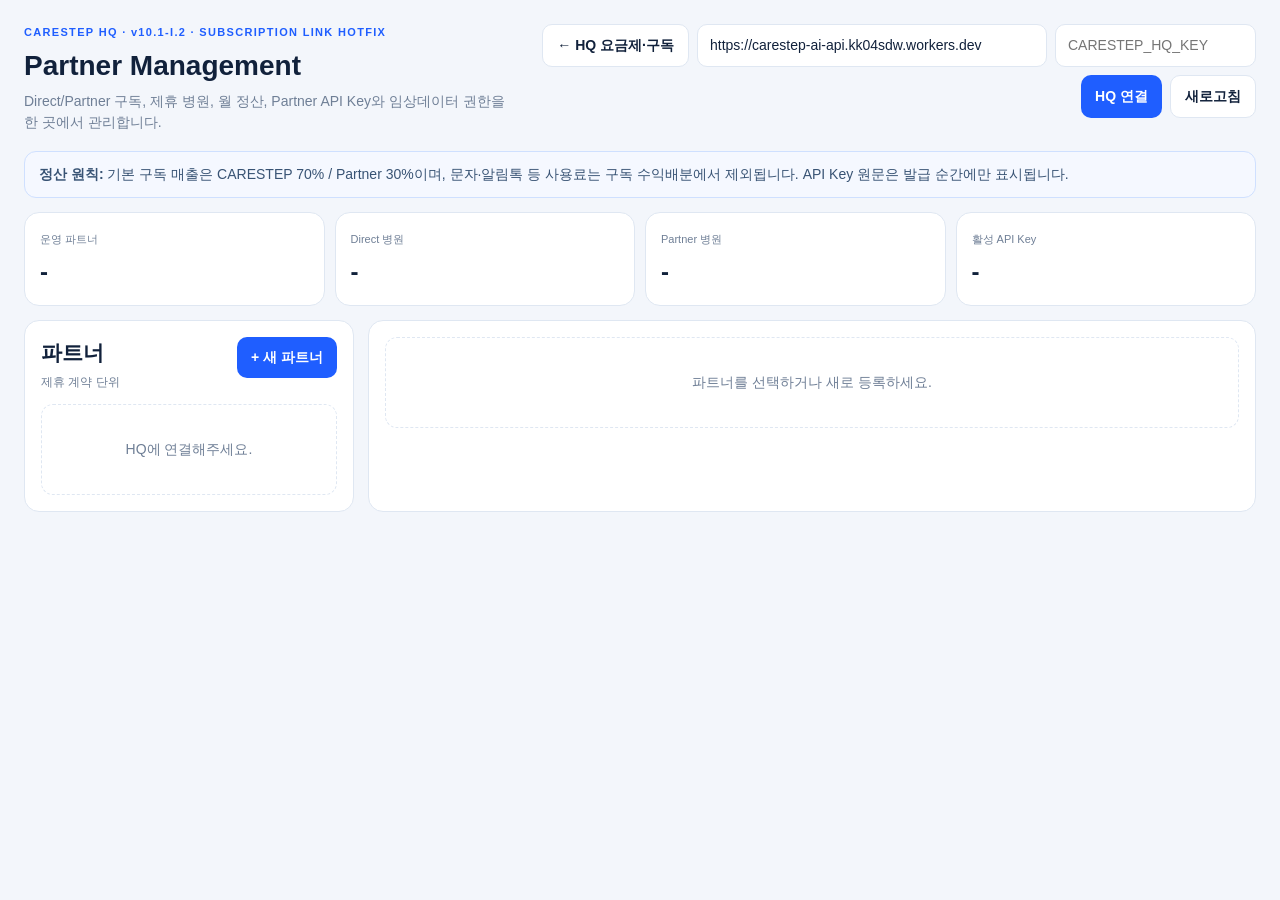
==== commit aefe7f87: "Add files via upload" ====
--- a/hq-partners.html
+++ b/hq-partners.html
@@ -3,14 +3,14 @@
 <head>
   <meta charset="utf-8">
   <meta name="viewport" content="width=device-width,initial-scale=1">
-  <title>CARESTEP HQ · Partner Management v10.1-I.1</title>
+  <title>CARESTEP HQ · Partner Management v10.1-I.2</title>
   <style>
     :root{--blue:#1f5eff;--ink:#11213b;--muted:#6f7f96;--line:#dfe7f2;--soft:#f5f8fc;--green:#167a55;--red:#b93831}*{box-sizing:border-box}body{margin:0;background:#f3f6fb;color:var(--ink);font:14px/1.5 Inter,Pretendard,"Noto Sans KR",sans-serif}button,input,select,textarea{font:inherit}.wrap{max-width:1440px;margin:auto;padding:24px}.top{display:flex;justify-content:space-between;gap:18px;align-items:flex-start;margin-bottom:18px}.eyebrow{font-size:11px;letter-spacing:.12em;color:var(--blue);font-weight:900}.top h1{margin:4px 0;font-size:28px}.top p{margin:0;color:var(--muted)}.auth{display:flex;gap:8px;flex-wrap:wrap;justify-content:flex-end}.input,.select,.textarea{border:1px solid var(--line);border-radius:10px;background:#fff;padding:10px 12px;color:var(--ink)}.textarea{width:100%;min-height:78px;resize:vertical}.btn{border:0;border-radius:10px;padding:10px 14px;font-weight:850;cursor:pointer}.primary{background:var(--blue);color:#fff}.secondary{background:#fff;border:1px solid var(--line);color:var(--ink)}.danger{background:#fff0ef;color:var(--red)}.btn:disabled{opacity:.45;cursor:not-allowed}.hidden{display:none!important}.notice{padding:12px 14px;border:1px solid #cfe0ff;background:#f5f8ff;border-radius:12px;margin-bottom:14px;color:#385374}.stats{display:grid;grid-template-columns:repeat(4,1fr);gap:10px;margin-bottom:14px}.stat,.panel{background:#fff;border:1px solid var(--line);border-radius:15px}.stat{padding:15px}.stat span{font-size:11px;color:var(--muted)}.stat b{display:block;font-size:24px;margin-top:5px}.layout{display:grid;grid-template-columns:330px 1fr;gap:14px}.panel{padding:16px}.panel h2,.panel h3{margin:0 0 5px}.muted{color:var(--muted);font-size:12px}.partner-list{display:grid;gap:8px;margin-top:13px}.partner-item{width:100%;text-align:left;border:1px solid var(--line);background:#fff;border-radius:12px;padding:12px;cursor:pointer}.partner-item.active{border-color:var(--blue);box-shadow:0 0 0 2px #1f5eff16}.partner-item b,.partner-item span{display:block}.partner-item span{font-size:11px;color:var(--muted);margin-top:3px}.pill{display:inline-flex!important;width:auto;padding:3px 7px;border-radius:999px;background:#eef3fb;color:#395473;font-size:10px!important;font-weight:850}.pill.on{background:#e8f7f0;color:var(--green)}.headrow{display:flex;justify-content:space-between;align-items:flex-start;gap:12px}.tabs{display:flex;gap:6px;margin:16px 0 12px;border-bottom:1px solid var(--line);padding-bottom:8px;overflow:auto}.tab{border:0;background:#f0f3f8;color:#5e6d81;border-radius:9px;padding:8px 11px;font-weight:800;cursor:pointer;white-space:nowrap}.tab.active{background:var(--blue);color:#fff}.pane{display:none}.pane.active{display:block}.grid{display:grid;grid-template-columns:repeat(3,1fr);gap:10px}.field label{display:block;font-size:11px;font-weight:800;margin-bottom:5px}.field .input,.field .select{width:100%}.span2{grid-column:span 2}.span3{grid-column:span 3}.table-wrap{overflow:auto;border:1px solid var(--line);border-radius:12px}.table{width:100%;border-collapse:collapse;min-width:800px}.table th,.table td{padding:10px;border-bottom:1px solid #edf1f6;text-align:left;white-space:nowrap}.table th{font-size:10px;color:var(--muted);background:#f8fafc}.table td{font-size:12px}.money{text-align:right!important;font-variant-numeric:tabular-nums}.empty{padding:34px;text-align:center;color:var(--muted);border:1px dashed var(--line);border-radius:12px}.secret{padding:14px;border:1px solid #f0cd75;background:#fff9e7;border-radius:12px;margin:10px 0}.secret code{display:block;word-break:break-all;background:#fff;padding:10px;border-radius:8px;margin:8px 0}.action-row{display:flex;gap:8px;align-items:center;flex-wrap:wrap;margin:12px 0}.right{margin-left:auto}.flash{position:fixed;right:20px;bottom:20px;background:#17243a;color:#fff;padding:11px 15px;border-radius:10px;box-shadow:0 10px 30px #0002;z-index:20}@media(max-width:900px){.top{display:block}.auth{justify-content:flex-start;margin-top:12px}.stats{grid-template-columns:repeat(2,1fr)}.layout{grid-template-columns:1fr}.grid{grid-template-columns:1fr}.span2,.span3{grid-column:auto}.wrap{padding:14px}}
   </style>
 </head>
 <body>
 <main class="wrap">
-  <header class="top"><div><div class="eyebrow">CARESTEP HQ · v10.1-I.1 · SUBSCRIPTION INTEGRATION</div><h1>Partner Management</h1><p>Direct/Partner 구독, 제휴 병원, 월 정산, Partner API Key와 임상데이터 권한을 한 곳에서 관리합니다.</p></div><div class="auth"><button id="backToHq" class="btn secondary">← HQ 요금제·구독</button><input id="endpoint" class="input" size="38" value="https://carestep-ai-api.kk04sdw.workers.dev" aria-label="Worker 주소"><input id="hqKey" class="input" type="password" placeholder="CARESTEP_HQ_KEY" aria-label="HQ Key"><button id="connect" class="btn primary">HQ 연결</button><button id="refresh" class="btn secondary">새로고침</button></div></header>
+  <header class="top"><div><div class="eyebrow">CARESTEP HQ · v10.1-I.2 · SUBSCRIPTION LINK HOTFIX</div><h1>Partner Management</h1><p>Direct/Partner 구독, 제휴 병원, 월 정산, Partner API Key와 임상데이터 권한을 한 곳에서 관리합니다.</p></div><div class="auth"><a id="backToHq" class="btn secondary" href="./hq.html#billing" style="text-decoration:none">← HQ 요금제·구독</a><input id="endpoint" class="input" size="38" value="https://carestep-ai-api.kk04sdw.workers.dev" aria-label="Worker 주소"><input id="hqKey" class="input" type="password" placeholder="CARESTEP_HQ_KEY" aria-label="HQ Key"><button id="connect" class="btn primary">HQ 연결</button><button id="refresh" class="btn secondary">새로고침</button></div></header>
   <div class="notice"><b>정산 원칙:</b> 기본 구독 매출은 CARESTEP 70% / Partner 30%이며, 문자·알림톡 등 사용료는 구독 수익배분에서 제외됩니다. API Key 원문은 발급 순간에만 표시됩니다.</div>
   <section class="stats"><article class="stat"><span>운영 파트너</span><b id="statPartners">-</b></article><article class="stat"><span>Direct 병원</span><b id="statDirect">-</b></article><article class="stat"><span>Partner 병원</span><b id="statPartnerClinics">-</b></article><article class="stat"><span>활성 API Key</span><b id="statKeys">-</b></article></section>
   <section class="layout">
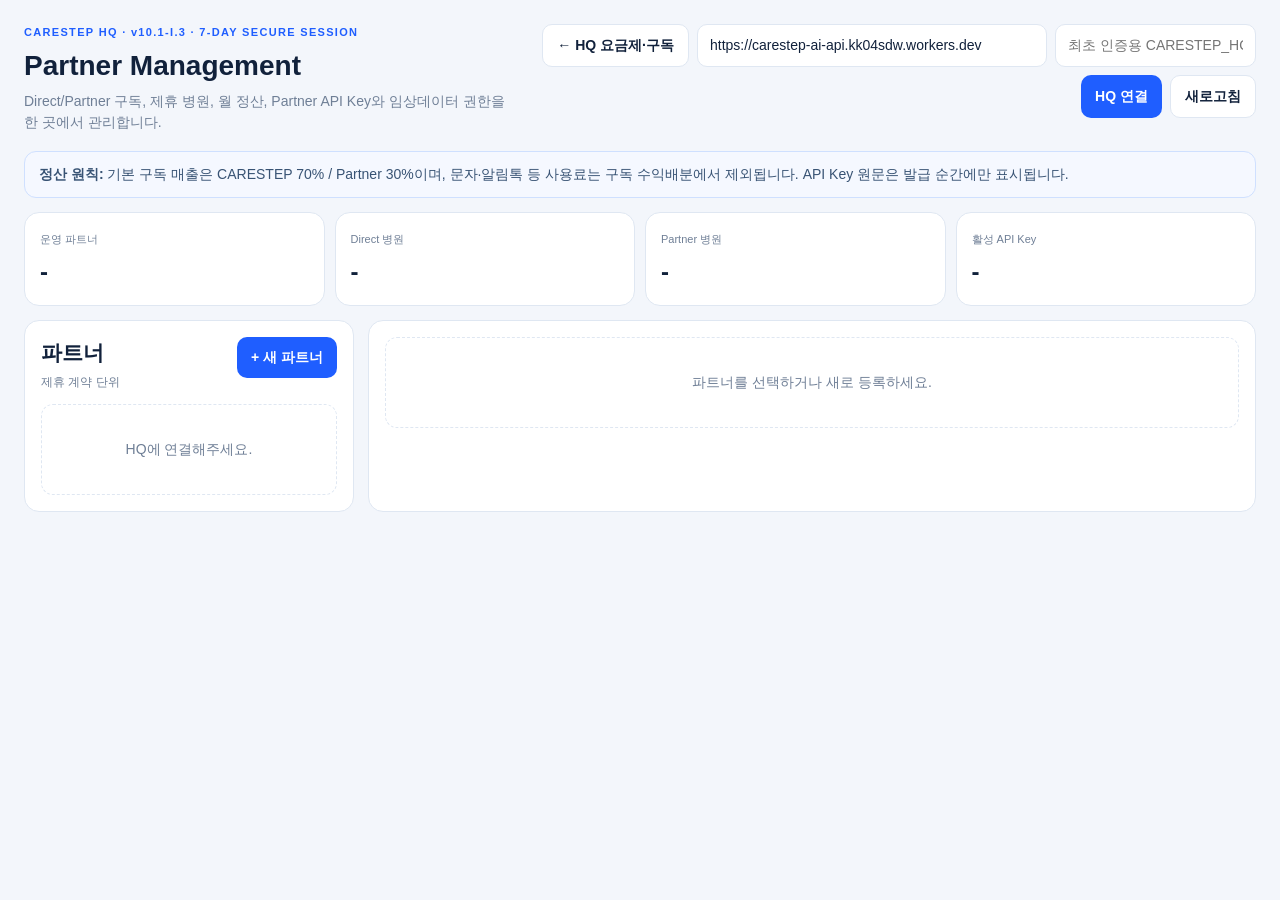
==== commit 1a45316c: "Add files via upload" ====
--- a/hq-partners.html
+++ b/hq-partners.html
@@ -3,14 +3,14 @@
 <head>
   <meta charset="utf-8">
   <meta name="viewport" content="width=device-width,initial-scale=1">
-  <title>CARESTEP HQ · Partner Management v10.1-I.2</title>
+  <title>CARESTEP HQ · Partner Management v10.1-I.3</title>
   <style>
     :root{--blue:#1f5eff;--ink:#11213b;--muted:#6f7f96;--line:#dfe7f2;--soft:#f5f8fc;--green:#167a55;--red:#b93831}*{box-sizing:border-box}body{margin:0;background:#f3f6fb;color:var(--ink);font:14px/1.5 Inter,Pretendard,"Noto Sans KR",sans-serif}button,input,select,textarea{font:inherit}.wrap{max-width:1440px;margin:auto;padding:24px}.top{display:flex;justify-content:space-between;gap:18px;align-items:flex-start;margin-bottom:18px}.eyebrow{font-size:11px;letter-spacing:.12em;color:var(--blue);font-weight:900}.top h1{margin:4px 0;font-size:28px}.top p{margin:0;color:var(--muted)}.auth{display:flex;gap:8px;flex-wrap:wrap;justify-content:flex-end}.input,.select,.textarea{border:1px solid var(--line);border-radius:10px;background:#fff;padding:10px 12px;color:var(--ink)}.textarea{width:100%;min-height:78px;resize:vertical}.btn{border:0;border-radius:10px;padding:10px 14px;font-weight:850;cursor:pointer}.primary{background:var(--blue);color:#fff}.secondary{background:#fff;border:1px solid var(--line);color:var(--ink)}.danger{background:#fff0ef;color:var(--red)}.btn:disabled{opacity:.45;cursor:not-allowed}.hidden{display:none!important}.notice{padding:12px 14px;border:1px solid #cfe0ff;background:#f5f8ff;border-radius:12px;margin-bottom:14px;color:#385374}.stats{display:grid;grid-template-columns:repeat(4,1fr);gap:10px;margin-bottom:14px}.stat,.panel{background:#fff;border:1px solid var(--line);border-radius:15px}.stat{padding:15px}.stat span{font-size:11px;color:var(--muted)}.stat b{display:block;font-size:24px;margin-top:5px}.layout{display:grid;grid-template-columns:330px 1fr;gap:14px}.panel{padding:16px}.panel h2,.panel h3{margin:0 0 5px}.muted{color:var(--muted);font-size:12px}.partner-list{display:grid;gap:8px;margin-top:13px}.partner-item{width:100%;text-align:left;border:1px solid var(--line);background:#fff;border-radius:12px;padding:12px;cursor:pointer}.partner-item.active{border-color:var(--blue);box-shadow:0 0 0 2px #1f5eff16}.partner-item b,.partner-item span{display:block}.partner-item span{font-size:11px;color:var(--muted);margin-top:3px}.pill{display:inline-flex!important;width:auto;padding:3px 7px;border-radius:999px;background:#eef3fb;color:#395473;font-size:10px!important;font-weight:850}.pill.on{background:#e8f7f0;color:var(--green)}.headrow{display:flex;justify-content:space-between;align-items:flex-start;gap:12px}.tabs{display:flex;gap:6px;margin:16px 0 12px;border-bottom:1px solid var(--line);padding-bottom:8px;overflow:auto}.tab{border:0;background:#f0f3f8;color:#5e6d81;border-radius:9px;padding:8px 11px;font-weight:800;cursor:pointer;white-space:nowrap}.tab.active{background:var(--blue);color:#fff}.pane{display:none}.pane.active{display:block}.grid{display:grid;grid-template-columns:repeat(3,1fr);gap:10px}.field label{display:block;font-size:11px;font-weight:800;margin-bottom:5px}.field .input,.field .select{width:100%}.span2{grid-column:span 2}.span3{grid-column:span 3}.table-wrap{overflow:auto;border:1px solid var(--line);border-radius:12px}.table{width:100%;border-collapse:collapse;min-width:800px}.table th,.table td{padding:10px;border-bottom:1px solid #edf1f6;text-align:left;white-space:nowrap}.table th{font-size:10px;color:var(--muted);background:#f8fafc}.table td{font-size:12px}.money{text-align:right!important;font-variant-numeric:tabular-nums}.empty{padding:34px;text-align:center;color:var(--muted);border:1px dashed var(--line);border-radius:12px}.secret{padding:14px;border:1px solid #f0cd75;background:#fff9e7;border-radius:12px;margin:10px 0}.secret code{display:block;word-break:break-all;background:#fff;padding:10px;border-radius:8px;margin:8px 0}.action-row{display:flex;gap:8px;align-items:center;flex-wrap:wrap;margin:12px 0}.right{margin-left:auto}.flash{position:fixed;right:20px;bottom:20px;background:#17243a;color:#fff;padding:11px 15px;border-radius:10px;box-shadow:0 10px 30px #0002;z-index:20}@media(max-width:900px){.top{display:block}.auth{justify-content:flex-start;margin-top:12px}.stats{grid-template-columns:repeat(2,1fr)}.layout{grid-template-columns:1fr}.grid{grid-template-columns:1fr}.span2,.span3{grid-column:auto}.wrap{padding:14px}}
   </style>
 </head>
 <body>
 <main class="wrap">
-  <header class="top"><div><div class="eyebrow">CARESTEP HQ · v10.1-I.2 · SUBSCRIPTION LINK HOTFIX</div><h1>Partner Management</h1><p>Direct/Partner 구독, 제휴 병원, 월 정산, Partner API Key와 임상데이터 권한을 한 곳에서 관리합니다.</p></div><div class="auth"><a id="backToHq" class="btn secondary" href="./hq.html#billing" style="text-decoration:none">← HQ 요금제·구독</a><input id="endpoint" class="input" size="38" value="https://carestep-ai-api.kk04sdw.workers.dev" aria-label="Worker 주소"><input id="hqKey" class="input" type="password" placeholder="CARESTEP_HQ_KEY" aria-label="HQ Key"><button id="connect" class="btn primary">HQ 연결</button><button id="refresh" class="btn secondary">새로고침</button></div></header>
+  <header class="top"><div><div class="eyebrow">CARESTEP HQ · v10.1-I.3 · 7-DAY SECURE SESSION</div><h1>Partner Management</h1><p>Direct/Partner 구독, 제휴 병원, 월 정산, Partner API Key와 임상데이터 권한을 한 곳에서 관리합니다.</p></div><div class="auth"><a id="backToHq" class="btn secondary" href="./hq.html#billing" style="text-decoration:none">← HQ 요금제·구독</a><input id="endpoint" class="input" size="38" value="https://carestep-ai-api.kk04sdw.workers.dev" aria-label="Worker 주소"><input id="hqKey" class="input" type="password" placeholder="최초 인증용 CARESTEP_HQ_KEY" aria-label="HQ Key"><button id="connect" class="btn primary">HQ 연결</button><button id="refresh" class="btn secondary">새로고침</button></div></header>
   <div class="notice"><b>정산 원칙:</b> 기본 구독 매출은 CARESTEP 70% / Partner 30%이며, 문자·알림톡 등 사용료는 구독 수익배분에서 제외됩니다. API Key 원문은 발급 순간에만 표시됩니다.</div>
   <section class="stats"><article class="stat"><span>운영 파트너</span><b id="statPartners">-</b></article><article class="stat"><span>Direct 병원</span><b id="statDirect">-</b></article><article class="stat"><span>Partner 병원</span><b id="statPartnerClinics">-</b></article><article class="stat"><span>활성 API Key</span><b id="statKeys">-</b></article></section>
   <section class="layout">
@@ -25,15 +25,18 @@
   </section>
 </main><div id="flash" class="flash hidden"></div>
 <script>
-const $=id=>document.getElementById(id),state={partners:[],clinics:[],selected:null,detail:null};
+const $=id=>document.getElementById(id),state={partners:[],clinics:[],selected:null,detail:null},HQ_SESSION_KEY='carestep_hq_session_v1013',HQ_SESSION_EXP_KEY='carestep_hq_session_exp_v1013';
 const esc=v=>String(v??'').replace(/[&<>"']/g,c=>({'&':'&amp;','<':'&lt;','>':'&gt;','"':'&quot;',"'":'&#39;'}[c]));
 const money=v=>Number(v||0).toLocaleString('ko-KR')+'원';
 function flash(s){$('flash').textContent=s;$('flash').classList.remove('hidden');setTimeout(()=>$('flash').classList.add('hidden'),2600)}
 function base(){return $('endpoint').value.trim().replace(/\/$/,'')}
-async function api(path,opt={}){const r=await fetch(base()+path,{...opt,headers:{'X-CARESTEP-HQ-KEY':$('hqKey').value.trim(),'Content-Type':'application/json','Accept':'application/json',...(opt.headers||{})},cache:'no-store'});let d={};try{d=await r.json()}catch{}if(!r.ok||d.ok===false)throw new Error(d.error||`HTTP ${r.status}`);return d}
+function clearHqSession(){localStorage.removeItem(HQ_SESSION_KEY);localStorage.removeItem(HQ_SESSION_EXP_KEY)}
+function hqSessionToken(){const token=localStorage.getItem(HQ_SESSION_KEY)||'',exp=localStorage.getItem(HQ_SESSION_EXP_KEY)||'';if(!token||!exp||Date.parse(exp)<=Date.now()){clearHqSession();return ''}return token}
+async function api(path,opt={}){const headers={'Content-Type':'application/json','Accept':'application/json',...(opt.headers||{})},master=$('hqKey').value.trim(),session=hqSessionToken();if(master)headers['X-CARESTEP-HQ-KEY']=master;if(session)headers['X-CARESTEP-HQ-SESSION']=session;const r=await fetch(base()+path,{...opt,headers,cache:'no-store'});let d={};try{d=await r.json()}catch{}if(!r.ok||d.ok===false)throw new Error(d.error||`HTTP ${r.status}`);return d}
+async function ensureHqSession(){const master=$('hqKey').value.trim();if(master){const issued=await api('/hq/session',{method:'POST',body:JSON.stringify({days:7})});localStorage.setItem(HQ_SESSION_KEY,issued.token);localStorage.setItem(HQ_SESSION_EXP_KEY,issued.expiresAt);sessionStorage.removeItem('carestep_hq_key_v64');sessionStorage.removeItem('carestep_hq_key_v101');$('hqKey').value='';return}if(!hqSessionToken())throw new Error('최초 연결을 위해 CARESTEP_HQ_KEY를 입력해주세요.')}
 function statusLabel(v){return ({pilot:'Pilot',active:'Active',paused:'Paused',ended:'Ended'})[v]||v}
 function modelLabel(v){return ({referral:'Referral',co_sell:'Co-sell',reseller:'Reseller',embedded:'Embedded',oem:'OEM'})[v]||v}
-async function load(){try{sessionStorage.setItem('carestep_hq_key_v64',$('hqKey').value.trim());sessionStorage.setItem('carestep_hq_key_v101',$('hqKey').value.trim());localStorage.setItem('carestep_ai_endpoint_v62',base());localStorage.setItem('carestep_worker_v101',base());const [p,c,o]=await Promise.all([api('/hq/partners'),api('/hq/clinics'),api('/hq/overview')]);state.partners=p.partners||[];state.clinics=c.clinics||[];$('statPartners').textContent=state.partners.filter(x=>['pilot','active'].includes(x.status)).length;$('statDirect').textContent=o.salesChannels?.direct??state.clinics.filter(x=>x.salesChannel!=='partner').length;$('statPartnerClinics').textContent=o.salesChannels?.partner??state.clinics.filter(x=>x.salesChannel==='partner').length;$('statKeys').textContent=state.partners.reduce((n,x)=>n+x.activeKeyCount,0);renderList();renderClinicOptions();if(state.selected&&state.partners.some(x=>x.id===state.selected))await selectPartner(state.selected);flash('최신 파트너 정보를 불러왔습니다.')}catch(e){flash(e.message)}}
+async function load(){try{localStorage.setItem('carestep_ai_endpoint_v62',base());localStorage.setItem('carestep_worker_v101',base());await ensureHqSession();const [p,c,o]=await Promise.all([api('/hq/partners'),api('/hq/clinics'),api('/hq/overview')]);state.partners=p.partners||[];state.clinics=c.clinics||[];$('statPartners').textContent=state.partners.filter(x=>['pilot','active'].includes(x.status)).length;$('statDirect').textContent=o.salesChannels?.direct??state.clinics.filter(x=>x.salesChannel!=='partner').length;$('statPartnerClinics').textContent=o.salesChannels?.partner??state.clinics.filter(x=>x.salesChannel==='partner').length;$('statKeys').textContent=state.partners.reduce((n,x)=>n+x.activeKeyCount,0);renderList();renderClinicOptions();if(state.selected&&state.partners.some(x=>x.id===state.selected))await selectPartner(state.selected);flash('최신 파트너 정보를 불러왔습니다.')}catch(e){flash(e.message)}}
 function renderList(){const el=$('partnerList');el.innerHTML=state.partners.length?state.partners.map(p=>`<button class="partner-item ${p.id===state.selected?'active':''}" data-id="${esc(p.id)}"><b>${esc(p.name)}</b><span><i class="pill ${p.status==='active'?'on':''}">${esc(statusLabel(p.status))}</i> · ${esc(modelLabel(p.partnershipModel))} · 병원 ${p.clinicCount}곳</span><span>${p.billingOwner==='partner'?'Partner 청구':'CARESTEP 청구'} · 배분 ${p.partnerSharePercent}%</span></button>`).join(''):'<div class="empty">등록된 파트너가 없습니다.</div>';el.querySelectorAll('[data-id]').forEach(b=>b.onclick=()=>selectPartner(b.dataset.id))}
 function renderClinicOptions(){$('clinicSelect').innerHTML='<option value="">병원 선택</option>'+state.clinics.map(c=>`<option value="${esc(c.id)}">${esc(c.name)} · ${esc(c.salesChannel==='partner'?(c.partnerName||'Partner'):'Direct')}</option>`).join('')}
 async function selectPartner(id){state.selected=id;renderList();state.detail=await api('/hq/partners/'+encodeURIComponent(id));const p=state.detail.partner;$('emptyDetail').classList.add('hidden');$('detail').classList.remove('hidden');$('detailCode').textContent=p.code;$('detailName').textContent=p.name;$('detailMeta').textContent=`${modelLabel(p.partnershipModel)} · 연결 병원 ${state.detail.clinics.length}곳 · API Key ${state.detail.apiKeys.filter(x=>x.status==='active').length}개`;$('detailStatus').textContent=statusLabel(p.status);$('detailStatus').className='pill '+(p.status==='active'?'on':'');const vals={pName:p.name,pStatus:p.status,pModel:p.partnershipModel,pBillingOwner:p.billingOwner,pSettlementMethod:p.settlementMethod,pShare:p.partnerSharePercent,pWholesale:p.wholesalePriceKrw,pSettlementDay:p.settlementDay,pContractStart:p.contractStart,pContractEnd:p.contractEnd,pContactName:p.contactName,pContactEmail:p.contactEmail,pNote:p.note};Object.entries(vals).forEach(([k,v])=>$(k).value=v??'');$('clinicBillingOwner').value=p.billingOwner;renderClinics();renderSettlements();renderKeys()}
@@ -51,6 +54,6 @@
 document.querySelectorAll('.tab').forEach(b=>b.onclick=()=>{document.querySelectorAll('.tab').forEach(x=>x.classList.toggle('active',x===b));document.querySelectorAll('.pane').forEach(x=>x.classList.toggle('active',x.dataset.pane===b.dataset.tab))});
 $('connect').onclick=load;$('refresh').onclick=load;$('backToHq').onclick=()=>{location.href='hq.html#billing'};$('newPartner').onclick=createPartner;$('savePartner').onclick=savePartner;$('assignClinic').onclick=assignClinic;$('generateSettlement').onclick=generateSettlement;$('createKey').onclick=createKey;
 $('hqKey').value=sessionStorage.getItem('carestep_hq_key_v64')||sessionStorage.getItem('carestep_hq_key_v101')||'';$('endpoint').value=localStorage.getItem('carestep_ai_endpoint_v62')||localStorage.getItem('carestep_worker_v101')||$('endpoint').value;const n=new Date();n.setUTCMonth(n.getUTCMonth()-1);$('settlementMonth').value=`${n.getUTCFullYear()}-${String(n.getUTCMonth()+1).padStart(2,'0')}`;
-if($('hqKey').value)load();
+if(hqSessionToken()||$('hqKey').value)load();
 </script>
 </body></html>
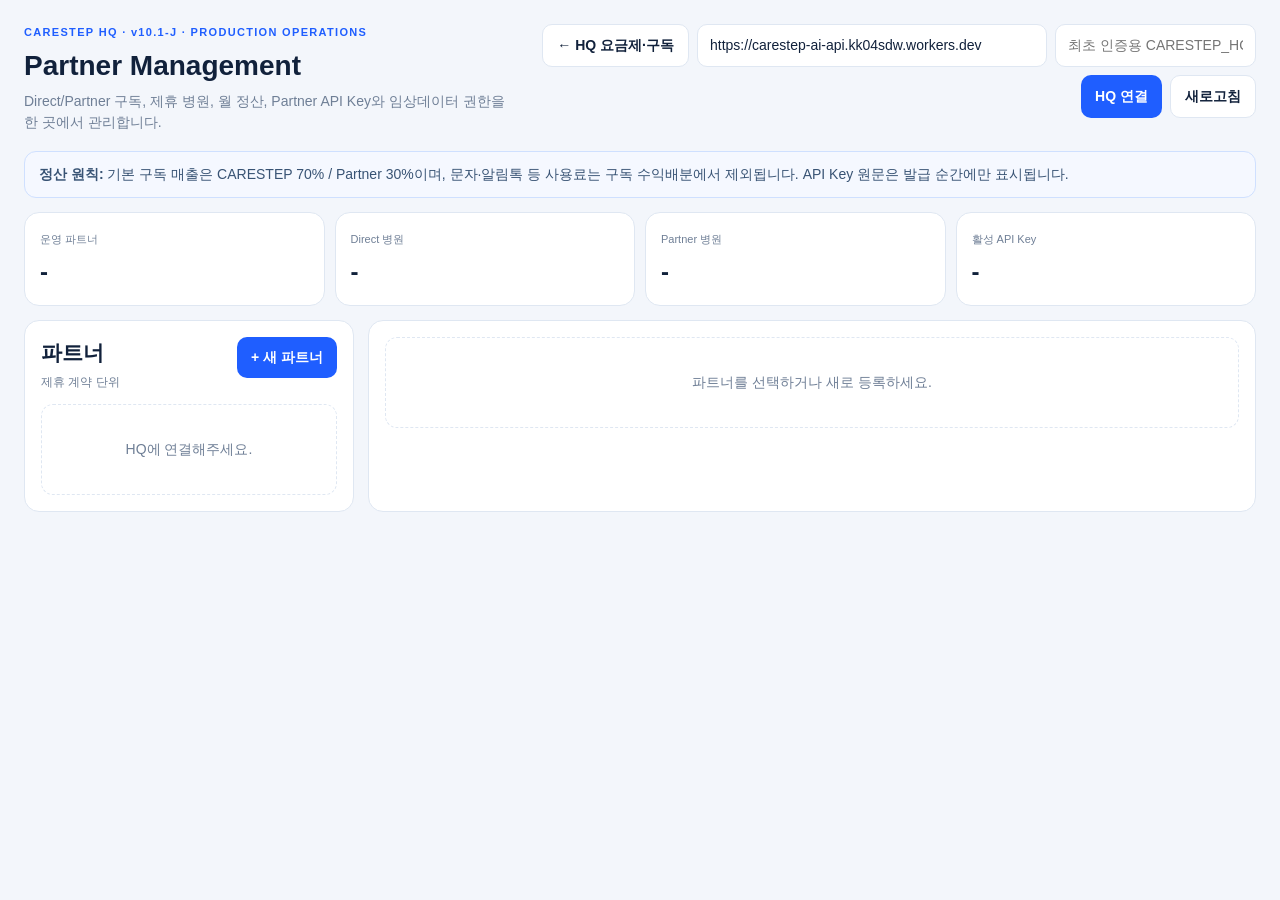
==== commit aba70eb3: "Add files via upload" ====
--- a/hq-partners.html
+++ b/hq-partners.html
@@ -3,14 +3,14 @@
 <head>
   <meta charset="utf-8">
   <meta name="viewport" content="width=device-width,initial-scale=1">
-  <title>CARESTEP HQ · Partner Management v10.1-I.3</title>
+  <title>CARESTEP HQ · Partner Management v10.1-J</title>
   <style>
     :root{--blue:#1f5eff;--ink:#11213b;--muted:#6f7f96;--line:#dfe7f2;--soft:#f5f8fc;--green:#167a55;--red:#b93831}*{box-sizing:border-box}body{margin:0;background:#f3f6fb;color:var(--ink);font:14px/1.5 Inter,Pretendard,"Noto Sans KR",sans-serif}button,input,select,textarea{font:inherit}.wrap{max-width:1440px;margin:auto;padding:24px}.top{display:flex;justify-content:space-between;gap:18px;align-items:flex-start;margin-bottom:18px}.eyebrow{font-size:11px;letter-spacing:.12em;color:var(--blue);font-weight:900}.top h1{margin:4px 0;font-size:28px}.top p{margin:0;color:var(--muted)}.auth{display:flex;gap:8px;flex-wrap:wrap;justify-content:flex-end}.input,.select,.textarea{border:1px solid var(--line);border-radius:10px;background:#fff;padding:10px 12px;color:var(--ink)}.textarea{width:100%;min-height:78px;resize:vertical}.btn{border:0;border-radius:10px;padding:10px 14px;font-weight:850;cursor:pointer}.primary{background:var(--blue);color:#fff}.secondary{background:#fff;border:1px solid var(--line);color:var(--ink)}.danger{background:#fff0ef;color:var(--red)}.btn:disabled{opacity:.45;cursor:not-allowed}.hidden{display:none!important}.notice{padding:12px 14px;border:1px solid #cfe0ff;background:#f5f8ff;border-radius:12px;margin-bottom:14px;color:#385374}.stats{display:grid;grid-template-columns:repeat(4,1fr);gap:10px;margin-bottom:14px}.stat,.panel{background:#fff;border:1px solid var(--line);border-radius:15px}.stat{padding:15px}.stat span{font-size:11px;color:var(--muted)}.stat b{display:block;font-size:24px;margin-top:5px}.layout{display:grid;grid-template-columns:330px 1fr;gap:14px}.panel{padding:16px}.panel h2,.panel h3{margin:0 0 5px}.muted{color:var(--muted);font-size:12px}.partner-list{display:grid;gap:8px;margin-top:13px}.partner-item{width:100%;text-align:left;border:1px solid var(--line);background:#fff;border-radius:12px;padding:12px;cursor:pointer}.partner-item.active{border-color:var(--blue);box-shadow:0 0 0 2px #1f5eff16}.partner-item b,.partner-item span{display:block}.partner-item span{font-size:11px;color:var(--muted);margin-top:3px}.pill{display:inline-flex!important;width:auto;padding:3px 7px;border-radius:999px;background:#eef3fb;color:#395473;font-size:10px!important;font-weight:850}.pill.on{background:#e8f7f0;color:var(--green)}.headrow{display:flex;justify-content:space-between;align-items:flex-start;gap:12px}.tabs{display:flex;gap:6px;margin:16px 0 12px;border-bottom:1px solid var(--line);padding-bottom:8px;overflow:auto}.tab{border:0;background:#f0f3f8;color:#5e6d81;border-radius:9px;padding:8px 11px;font-weight:800;cursor:pointer;white-space:nowrap}.tab.active{background:var(--blue);color:#fff}.pane{display:none}.pane.active{display:block}.grid{display:grid;grid-template-columns:repeat(3,1fr);gap:10px}.field label{display:block;font-size:11px;font-weight:800;margin-bottom:5px}.field .input,.field .select{width:100%}.span2{grid-column:span 2}.span3{grid-column:span 3}.table-wrap{overflow:auto;border:1px solid var(--line);border-radius:12px}.table{width:100%;border-collapse:collapse;min-width:800px}.table th,.table td{padding:10px;border-bottom:1px solid #edf1f6;text-align:left;white-space:nowrap}.table th{font-size:10px;color:var(--muted);background:#f8fafc}.table td{font-size:12px}.money{text-align:right!important;font-variant-numeric:tabular-nums}.empty{padding:34px;text-align:center;color:var(--muted);border:1px dashed var(--line);border-radius:12px}.secret{padding:14px;border:1px solid #f0cd75;background:#fff9e7;border-radius:12px;margin:10px 0}.secret code{display:block;word-break:break-all;background:#fff;padding:10px;border-radius:8px;margin:8px 0}.action-row{display:flex;gap:8px;align-items:center;flex-wrap:wrap;margin:12px 0}.right{margin-left:auto}.flash{position:fixed;right:20px;bottom:20px;background:#17243a;color:#fff;padding:11px 15px;border-radius:10px;box-shadow:0 10px 30px #0002;z-index:20}@media(max-width:900px){.top{display:block}.auth{justify-content:flex-start;margin-top:12px}.stats{grid-template-columns:repeat(2,1fr)}.layout{grid-template-columns:1fr}.grid{grid-template-columns:1fr}.span2,.span3{grid-column:auto}.wrap{padding:14px}}
   </style>
 </head>
 <body>
 <main class="wrap">
-  <header class="top"><div><div class="eyebrow">CARESTEP HQ · v10.1-I.3 · 7-DAY SECURE SESSION</div><h1>Partner Management</h1><p>Direct/Partner 구독, 제휴 병원, 월 정산, Partner API Key와 임상데이터 권한을 한 곳에서 관리합니다.</p></div><div class="auth"><a id="backToHq" class="btn secondary" href="./hq.html#billing" style="text-decoration:none">← HQ 요금제·구독</a><input id="endpoint" class="input" size="38" value="https://carestep-ai-api.kk04sdw.workers.dev" aria-label="Worker 주소"><input id="hqKey" class="input" type="password" placeholder="최초 인증용 CARESTEP_HQ_KEY" aria-label="HQ Key"><button id="connect" class="btn primary">HQ 연결</button><button id="refresh" class="btn secondary">새로고침</button></div></header>
+  <header class="top"><div><div class="eyebrow">CARESTEP HQ · v10.1-J · PRODUCTION OPERATIONS</div><h1>Partner Management</h1><p>Direct/Partner 구독, 제휴 병원, 월 정산, Partner API Key와 임상데이터 권한을 한 곳에서 관리합니다.</p></div><div class="auth"><a id="backToHq" class="btn secondary" href="./hq.html#billing" style="text-decoration:none">← HQ 요금제·구독</a><input id="endpoint" class="input" size="38" value="https://carestep-ai-api.kk04sdw.workers.dev" aria-label="Worker 주소"><input id="hqKey" class="input" type="password" placeholder="최초 인증용 CARESTEP_HQ_KEY" aria-label="HQ Key"><button id="connect" class="btn primary">HQ 연결</button><button id="refresh" class="btn secondary">새로고침</button></div></header>
   <div class="notice"><b>정산 원칙:</b> 기본 구독 매출은 CARESTEP 70% / Partner 30%이며, 문자·알림톡 등 사용료는 구독 수익배분에서 제외됩니다. API Key 원문은 발급 순간에만 표시됩니다.</div>
   <section class="stats"><article class="stat"><span>운영 파트너</span><b id="statPartners">-</b></article><article class="stat"><span>Direct 병원</span><b id="statDirect">-</b></article><article class="stat"><span>Partner 병원</span><b id="statPartnerClinics">-</b></article><article class="stat"><span>활성 API Key</span><b id="statKeys">-</b></article></section>
   <section class="layout">
